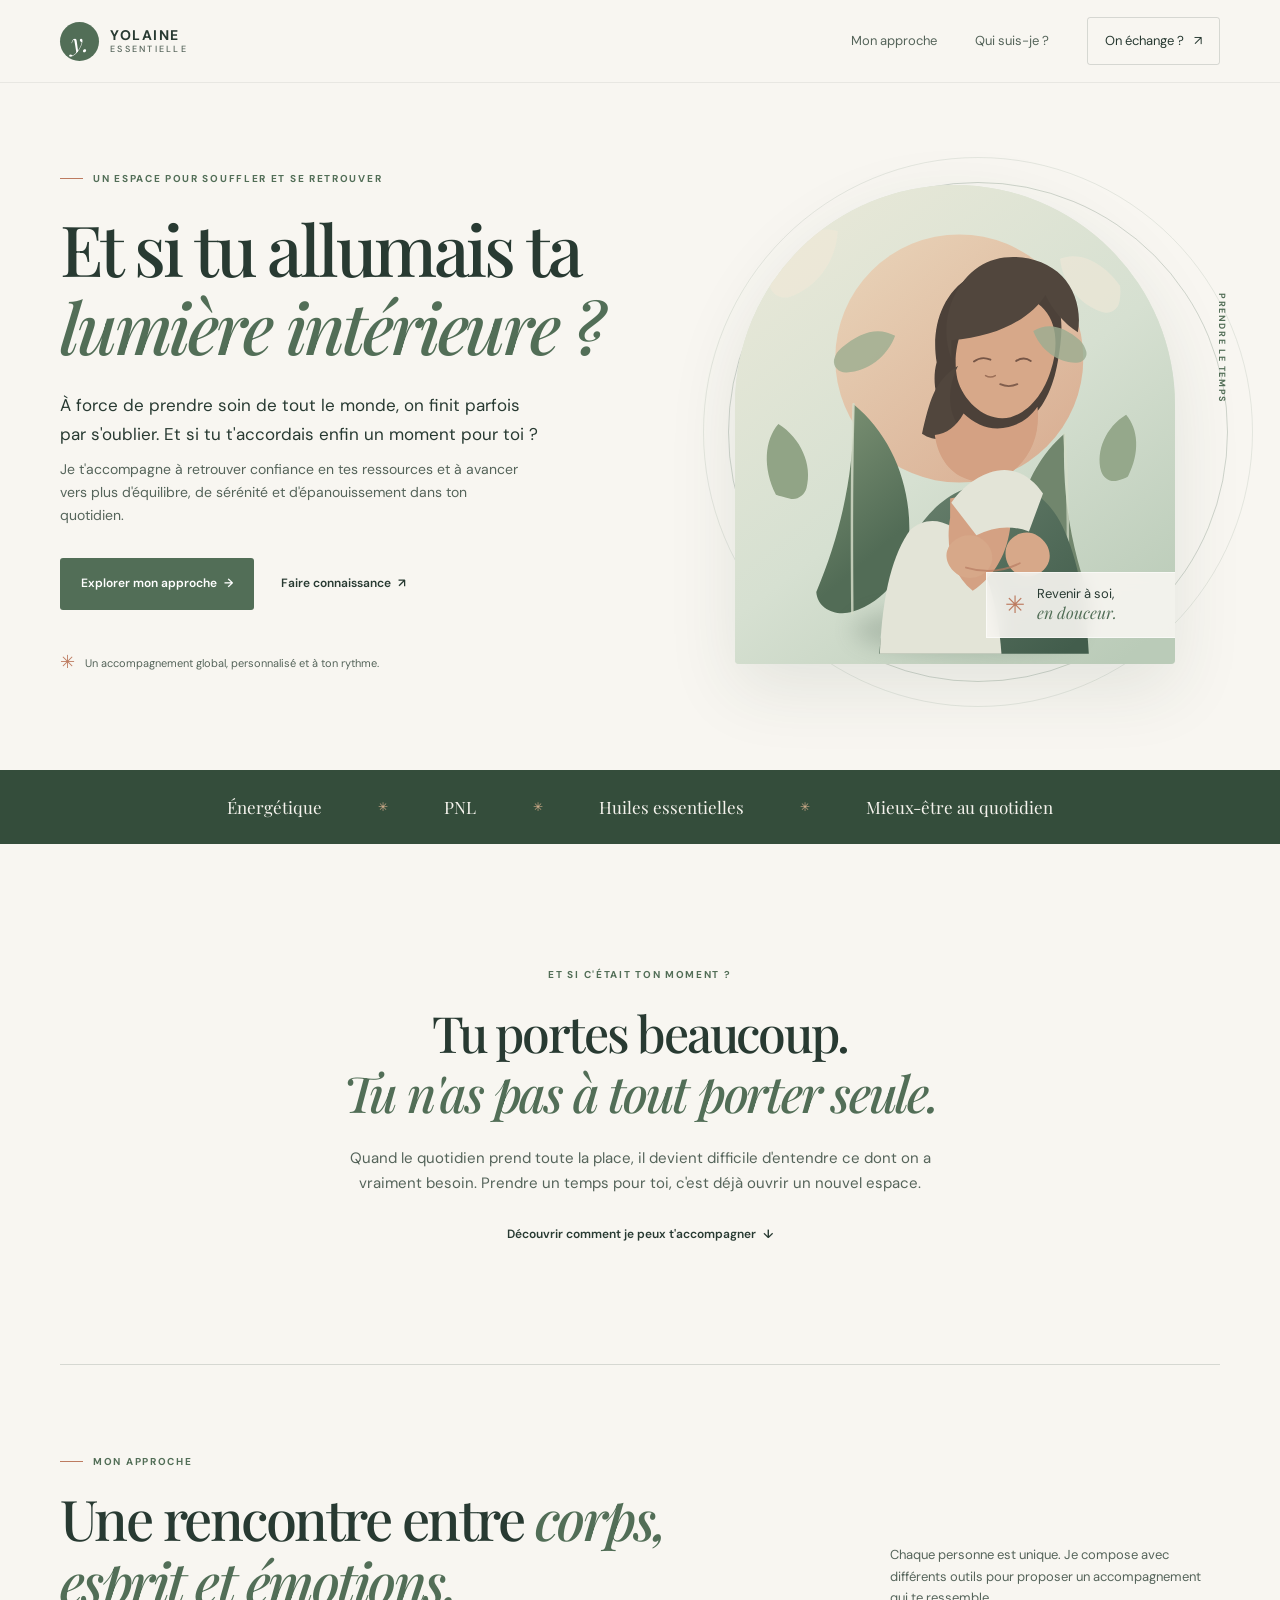
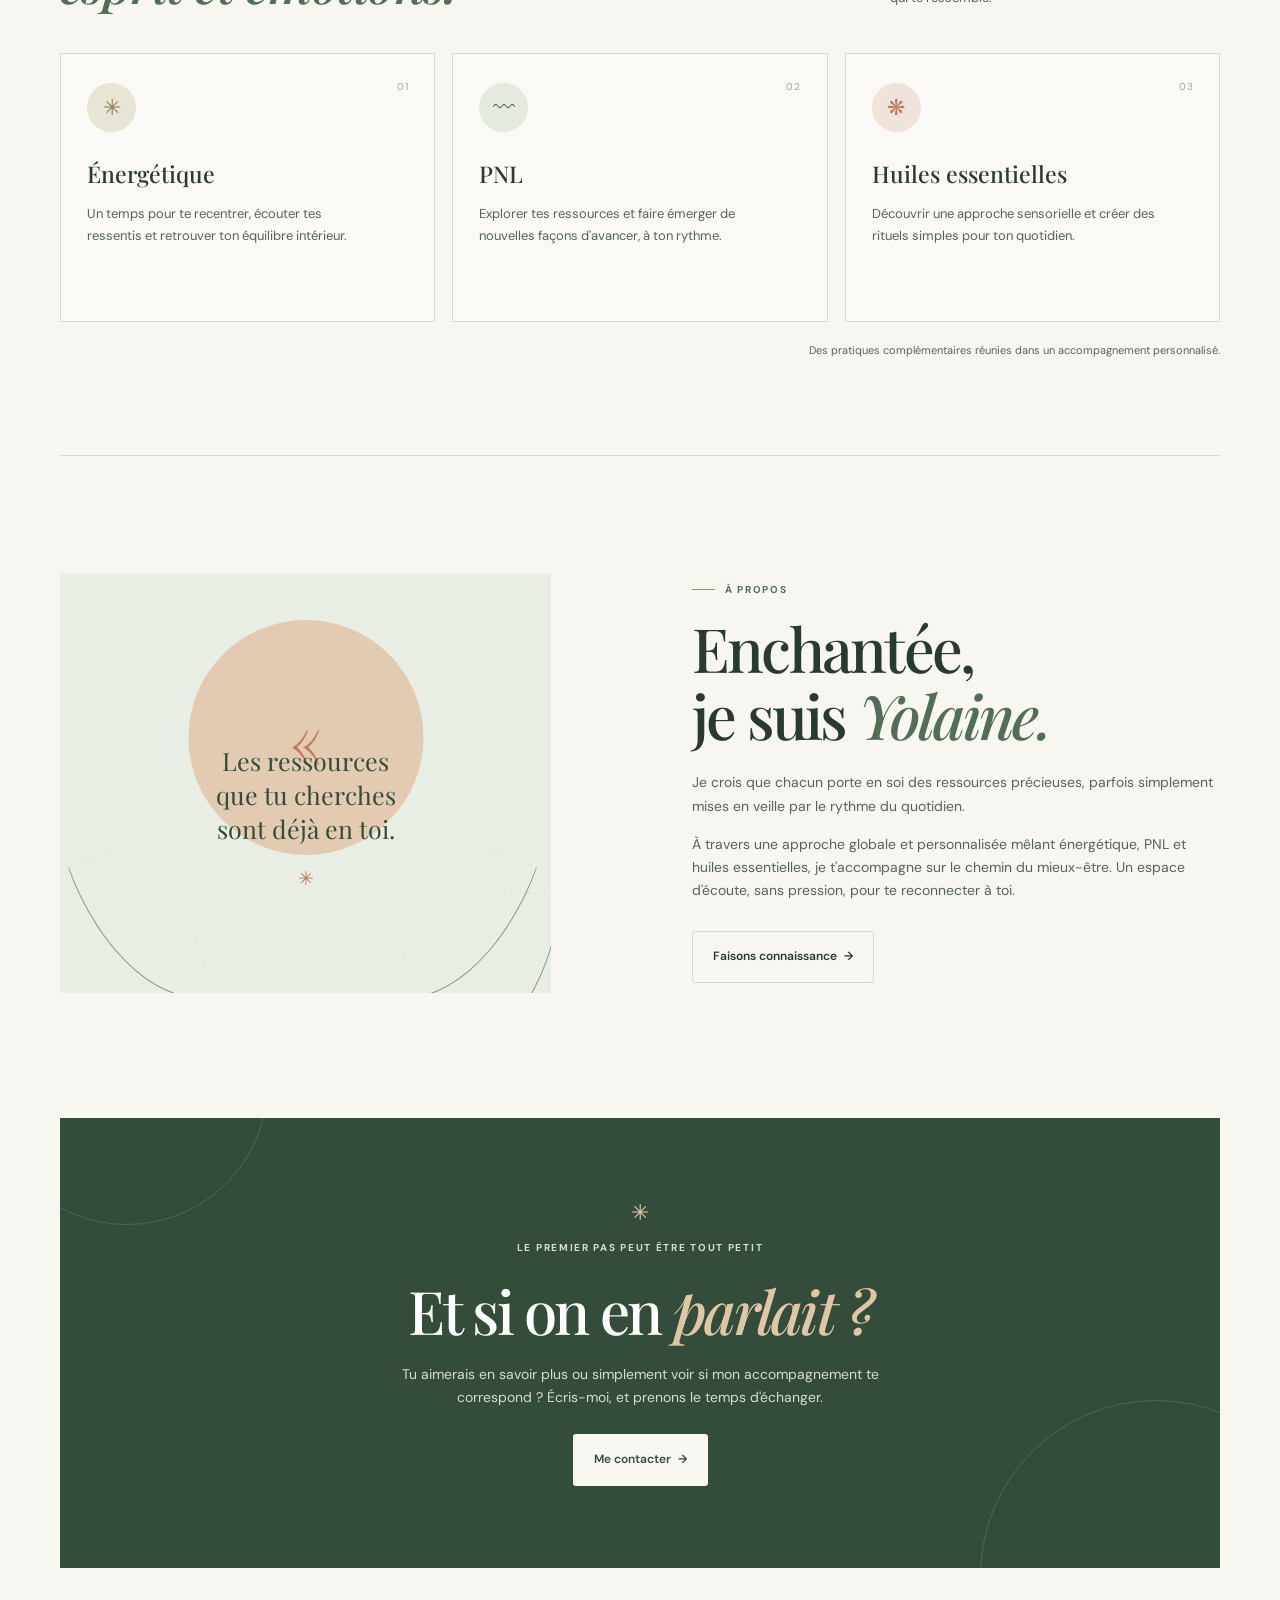
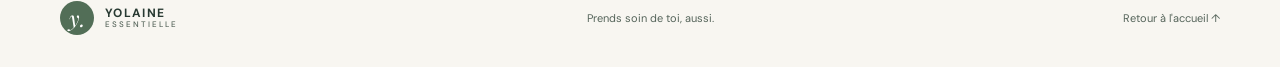
==== index.html @ c746f1b3 "onepage yolaine" ====
<!doctype html>
<html lang="fr">
  <head>
    <meta charset="utf-8">
    <meta name="viewport" content="width=device-width, initial-scale=1">
    <meta name="theme-color" content="#f8f6f1">
    <meta
      name="description"
      content="Yolaine t'accompagne avec une approche globale et personnalisée mêlant énergétique, PNL et huiles essentielles."
    >
    <title>Yolaine Essentielle — Revenir à soi, à son rythme</title>
    <link rel="preconnect" href="https://fonts.googleapis.com">
    <link rel="preconnect" href="https://fonts.gstatic.com" crossorigin>
    <link
      href="https://fonts.googleapis.com/css2?family=DM+Sans:wght@400;500;600;700&family=Playfair+Display:ital,wght@0,500;0,600;0,700;1,500;1,600&display=swap"
      rel="stylesheet"
    >
    <link rel="stylesheet" href="styles.css">
    <script src="script.js" defer></script>
  </head>
  <body>
    <a class="skip-link" href="#contenu">Aller au contenu</a>

    <header class="site-header">
      <div class="header-inner">
        <a class="brand" href="index.html#accueil" aria-label="Yolaine Essentielle, accueil">
          <span class="brand-mark" aria-hidden="true">y.</span>
          <span class="brand-name">yolaine <span>essentielle</span></span>
        </a>

        <button
          class="menu-toggle"
          type="button"
          aria-expanded="false"
          aria-controls="navigation-principale"
          aria-label="Ouvrir le menu"
        >
          <span></span>
          <span></span>
        </button>

        <nav class="main-nav" id="navigation-principale" aria-label="Navigation principale">
          <a href="#approche">Mon approche</a>
          <a href="#a-propos">Qui suis-je ?</a>
          <a class="nav-cta" href="contact.html">On échange ? <span aria-hidden="true">↗</span></a>
        </nav>
      </div>
    </header>

    <main id="contenu">
      <section class="hero section-wrap" id="accueil" aria-labelledby="hero-title">
        <div class="hero-copy">
          <p class="eyebrow"><span></span> Un espace pour souffler et se retrouver</p>
          <h1 id="hero-title">Et si tu allumais ta <em>lumière intérieure&nbsp;?</em></h1>
          <p class="hero-intro">
            À force de prendre soin de tout le monde, on finit parfois par s'oublier.
            Et si tu t'accordais enfin un moment pour toi&nbsp;?
          </p>
          <p class="hero-detail">
            Je t'accompagne à retrouver confiance en tes ressources et à avancer vers
            plus d'équilibre, de sérénité et d'épanouissement dans ton quotidien.
          </p>
          <div class="hero-actions">
            <a class="button button-primary" href="#approche">Explorer mon approche <span aria-hidden="true">→</span></a>
            <a class="text-link" href="#a-propos">Faire connaissance <span aria-hidden="true">↗</span></a>
          </div>
          <div class="hero-note">
            <span class="note-sparkle" aria-hidden="true">✳</span>
            <span>Un accompagnement global, personnalisé et à ton rythme.</span>
          </div>
        </div>

        <div class="hero-art" role="img" aria-label="Illustration douce d'un moment de calme au milieu des plantes">
          <div class="art-frame">
            <img src="images/hero-illustration.svg" alt="">
            <div class="art-caption">
              <span class="caption-icon" aria-hidden="true">✳</span>
              <span>Revenir à soi,<br><em>en douceur.</em></span>
            </div>
          </div>
          <span class="art-orbit orbit-one" aria-hidden="true"></span>
          <span class="art-orbit orbit-two" aria-hidden="true"></span>
          <span class="art-label">PRENDRE LE TEMPS</span>
        </div>
      </section>

      <div class="practice-strip" aria-label="Les pratiques de Yolaine">
        <div class="practice-inner">
          <span>Énergétique</span><i aria-hidden="true">✳</i>
          <span>PNL</span><i aria-hidden="true">✳</i>
          <span>Huiles essentielles</span><i aria-hidden="true">✳</i>
          <span>Mieux-être au quotidien</span>
        </div>
      </div>

      <section class="recognition section-wrap" aria-labelledby="recognition-title">
        <p class="eyebrow eyebrow-centered">ET SI C'ÉTAIT TON MOMENT&nbsp;?</p>
        <h2 id="recognition-title">Tu portes beaucoup.<br><em>Tu n'as pas à tout porter seule.</em></h2>
        <p class="section-lead">
          Quand le quotidien prend toute la place, il devient difficile d'entendre
          ce dont on a vraiment besoin. Prendre un temps pour toi, c'est déjà ouvrir
          un nouvel espace.
        </p>
        <a class="text-link" href="#approche">Découvrir comment je peux t'accompagner <span aria-hidden="true">↓</span></a>
      </section>

      <section class="approach section-wrap" id="approche" aria-labelledby="approach-title">
        <div class="section-heading">
          <div>
            <p class="eyebrow"><span></span> Mon approche</p>
            <h2 id="approach-title">Une rencontre entre <em>corps, esprit et émotions.</em></h2>
          </div>
          <p>
            Chaque personne est unique. Je compose avec différents outils pour
            proposer un accompagnement qui te ressemble.
          </p>
        </div>

        <div class="approach-grid">
          <article class="approach-card">
            <span class="card-number">01</span>
            <span class="card-icon icon-energy" aria-hidden="true">✳</span>
            <h3>Énergétique</h3>
            <p>Un temps pour te recentrer, écouter tes ressentis et retrouver ton équilibre intérieur.</p>
            <span class="card-line" aria-hidden="true"></span>
          </article>
          <article class="approach-card">
            <span class="card-number">02</span>
            <span class="card-icon icon-pnl" aria-hidden="true">〰</span>
            <h3>PNL</h3>
            <p>Explorer tes ressources et faire émerger de nouvelles façons d'avancer, à ton rythme.</p>
            <span class="card-line" aria-hidden="true"></span>
          </article>
          <article class="approach-card">
            <span class="card-number">03</span>
            <span class="card-icon icon-oil" aria-hidden="true">❋</span>
            <h3>Huiles essentielles</h3>
            <p>Découvrir une approche sensorielle et créer des rituels simples pour ton quotidien.</p>
            <span class="card-line" aria-hidden="true"></span>
          </article>
        </div>
        <p class="approach-footnote">Des pratiques complémentaires réunies dans un accompagnement personnalisé.</p>
      </section>

      <section class="about section-wrap" id="a-propos" aria-labelledby="about-title">
        <div class="about-visual" aria-hidden="true">
          <div class="about-sun"></div>
          <div class="about-quote">
            <span>«</span>
            <p>Les ressources<br>que tu cherches<br>sont déjà en toi.</p>
            <span class="quote-spark">✳</span>
          </div>
          <div class="about-stem stem-one"></div>
          <div class="about-stem stem-two"></div>
          <div class="about-stem stem-three"></div>
        </div>
        <div class="about-copy">
          <p class="eyebrow"><span></span> À propos</p>
          <h2 id="about-title">Enchantée,<br>je suis <em>Yolaine.</em></h2>
          <p>
            Je crois que chacun porte en soi des ressources précieuses, parfois
            simplement mises en veille par le rythme du quotidien.
          </p>
          <p>
            À travers une approche globale et personnalisée mêlant énergétique,
            PNL et huiles essentielles, je t'accompagne sur le chemin du mieux-être.
            Un espace d'écoute, sans pression, pour te reconnecter à toi.
          </p>
          <a class="button button-outline" href="#contact">Faisons connaissance <span aria-hidden="true">→</span></a>
        </div>
      </section>

      <section class="contact section-wrap" id="contact" aria-labelledby="contact-title">
        <div class="contact-flower" aria-hidden="true">✳</div>
        <p class="eyebrow eyebrow-centered">LE PREMIER PAS PEUT ÊTRE TOUT PETIT</p>
        <h2 id="contact-title">Et si on en <em>parlait&nbsp;?</em></h2>
        <p>
          Tu aimerais en savoir plus ou simplement voir si mon accompagnement te
          correspond&nbsp;? Écris-moi, et prenons le temps d'échanger.
        </p>
        <a
          class="button button-light"
          href="contact.html"
        >Me contacter <span aria-hidden="true">→</span></a>
      </section>
    </main>

    <footer class="site-footer">
      <a class="brand footer-brand" href="index.html#accueil" aria-label="Yolaine Essentielle, retour en haut">
        <span class="brand-mark" aria-hidden="true">y.</span>
        <span class="brand-name">yolaine <span>essentielle</span></span>
      </a>
      <p>Prends soin de toi, aussi.</p>
      <a class="back-top" href="index.html#accueil">Retour à l'accueil ↑</a>
    </footer>
  </body>
</html>
---- styles.css ----
:root {
  color-scheme: light;
  --paper: #f8f6f1;
  --paper-deep: #f0ede4;
  --ink: #283a32;
  --ink-soft: #55645a;
  --green: #526e57;
  --green-deep: #344d3b;
  --sage: #dce4d5;
  --sage-light: #e9eee5;
  --clay: #bd7b60;
  --line: rgba(40, 58, 50, 0.16);
  --serif: "Playfair Display", Georgia, serif;
  --sans: "DM Sans", "Segoe UI", sans-serif;
  --page-width: 1160px;
}

* {
  box-sizing: border-box;
}

html {
  scroll-behavior: smooth;
  scroll-padding-top: 94px;
}

body {
  margin: 0;
  background: var(--paper);
  color: var(--ink);
  font-family: var(--sans);
  font-size: 16px;
  line-height: 1.65;
  -webkit-font-smoothing: antialiased;
}

a {
  color: inherit;
  text-decoration: none;
}

button,
a {
  -webkit-tap-highlight-color: transparent;
}

a:focus-visible,
button:focus-visible {
  outline: 3px solid var(--clay);
  outline-offset: 4px;
}

.skip-link {
  position: absolute;
  z-index: 20;
  top: 12px;
  left: 12px;
  padding: 10px 14px;
  transform: translateY(-160%);
  background: var(--ink);
  color: white;
}

.skip-link:focus {
  transform: translateY(0);
}

.site-header {
  position: sticky;
  z-index: 10;
  top: 0;
  border-bottom: 1px solid rgba(40, 58, 50, 0.08);
  background: rgba(248, 246, 241, 0.94);
  backdrop-filter: blur(14px);
}

.header-inner,
.section-wrap,
.site-footer {
  width: min(var(--page-width), calc(100% - 64px));
  margin-inline: auto;
}

.header-inner {
  display: flex;
  min-height: 82px;
  align-items: center;
  justify-content: space-between;
}

.brand {
  display: inline-flex;
  align-items: center;
  gap: 11px;
}

.brand-mark {
  display: grid;
  width: 39px;
  height: 39px;
  place-items: center;
  border-radius: 50%;
  background: var(--green);
  color: white;
  font-family: var(--serif);
  font-size: 25px;
  font-style: italic;
  line-height: 1;
}

.brand-name {
  display: grid;
  gap: 0;
  font-size: 14px;
  font-weight: 700;
  letter-spacing: 0.11em;
  line-height: 1.2;
  text-transform: uppercase;
}

.brand-name span {
  color: var(--ink-soft);
  font-size: 9px;
  font-weight: 500;
  letter-spacing: 0.25em;
}

.main-nav {
  display: flex;
  align-items: center;
  gap: 38px;
  color: var(--ink-soft);
  font-size: 13px;
}

.main-nav > a:not(.nav-cta):hover,
.text-link:hover,
.back-top:hover {
  color: var(--green);
}

.nav-cta {
  padding: 12px 17px;
  border: 1px solid var(--line);
  border-radius: 3px;
  color: var(--ink);
  transition: background 180ms ease, color 180ms ease, border-color 180ms ease;
}

.nav-cta:hover {
  border-color: var(--green);
  background: var(--green);
  color: white;
}

.nav-cta span,
.text-link span,
.button span {
  margin-left: 7px;
}

.menu-toggle {
  display: none;
}

.hero {
  display: grid;
  min-height: 655px;
  grid-template-columns: 1fr 0.9fr;
  align-items: center;
  gap: 42px;
  padding-block: 72px 76px;
}

.hero-copy {
  position: relative;
  z-index: 1;
  padding-block: 16px;
}

.eyebrow {
  display: flex;
  align-items: center;
  gap: 10px;
  margin: 0 0 23px;
  color: var(--green);
  font-size: 10px;
  font-weight: 700;
  letter-spacing: 0.17em;
  line-height: 1.5;
  text-transform: uppercase;
}

.eyebrow > span {
  width: 23px;
  height: 1px;
  background: var(--clay);
}

.hero h1,
.section-heading h2,
.recognition h2,
.about h2,
.contact h2 {
  margin: 0;
  font-family: var(--serif);
  font-weight: 500;
  letter-spacing: -0.045em;
}

.hero h1 {
  max-width: 570px;
  font-size: clamp(48px, 5.5vw, 72px);
  line-height: 1.11;
}

.hero h1 em,
.section-heading h2 em,
.recognition h2 em,
.about h2 em,
.contact h2 em {
  color: var(--green);
  font-weight: 500;
}

.hero-intro {
  max-width: 480px;
  margin: 26px 0 9px;
  color: var(--ink);
  font-size: 17px;
  line-height: 1.7;
}

.hero-detail {
  max-width: 470px;
  margin: 0;
  color: var(--ink-soft);
  font-size: 14px;
}

.hero-actions {
  display: flex;
  align-items: center;
  gap: 27px;
  margin-top: 31px;
}

.button {
  display: inline-flex;
  min-height: 52px;
  align-items: center;
  justify-content: center;
  padding: 0 20px;
  border: 1px solid transparent;
  border-radius: 3px;
  font-size: 12px;
  font-weight: 600;
  transition: transform 180ms ease, background 180ms ease, color 180ms ease;
}

.button:hover {
  transform: translateY(-2px);
}

.button-primary {
  background: var(--green);
  color: white;
}

.button-primary:hover {
  background: var(--green-deep);
}

.text-link {
  display: inline-flex;
  align-items: center;
  color: var(--ink);
  font-size: 12px;
  font-weight: 600;
  transition: color 180ms ease;
}

.hero-note {
  display: flex;
  align-items: center;
  gap: 10px;
  margin-top: 38px;
  color: var(--ink-soft);
  font-size: 11px;
}

.note-sparkle {
  color: var(--clay);
  font-size: 18px;
}

.hero-art {
  position: relative;
  min-height: 486px;
  display: grid;
  place-items: center;
}

.art-frame {
  position: relative;
  width: min(100%, 440px);
  aspect-ratio: 0.92;
  overflow: hidden;
  border-radius: 220px 220px 4px 4px;
  background: var(--sage);
  box-shadow: 0 24px 70px rgba(44, 64, 48, 0.1);
}

.art-frame img {
  display: block;
  width: 100%;
  height: 100%;
  object-fit: cover;
}

.art-caption {
  position: absolute;
  right: -1px;
  bottom: 26px;
  display: flex;
  min-width: 190px;
  align-items: center;
  gap: 12px;
  padding: 13px 18px;
  border: 1px solid rgba(255, 255, 255, 0.55);
  background: rgba(248, 246, 241, 0.91);
  color: var(--ink);
  font-size: 13px;
  line-height: 1.3;
  backdrop-filter: blur(8px);
}

.art-caption em {
  color: var(--green);
  font-family: var(--serif);
  font-size: 16px;
}

.caption-icon {
  color: var(--clay);
  font-size: 24px;
}

.art-orbit {
  position: absolute;
  z-index: -1;
  border: 1px solid rgba(82, 110, 87, 0.25);
  border-radius: 50%;
}

.orbit-one {
  width: 500px;
  height: 500px;
  transform: translate(23px, 7px);
}

.orbit-two {
  width: 550px;
  height: 550px;
  transform: translate(23px, 7px);
  opacity: 0.5;
}

.art-label {
  position: absolute;
  top: 23%;
  right: -9px;
  color: var(--green);
  font-size: 9px;
  font-weight: 700;
  letter-spacing: 0.18em;
  writing-mode: vertical-rl;
}

.practice-strip {
  background: var(--green-deep);
  color: #f5f3ed;
}

.practice-inner {
  display: flex;
  min-height: 74px;
  align-items: center;
  justify-content: center;
  gap: clamp(18px, 4.4vw, 60px);
  padding: 18px 24px;
  font-family: var(--serif);
  font-size: 17px;
}

.practice-inner i {
  color: #d3ae8c;
  font-size: 12px;
  font-style: normal;
}

.recognition {
  max-width: 790px;
  padding-block: 123px 118px;
  text-align: center;
}

.eyebrow-centered {
  justify-content: center;
  margin-bottom: 21px;
}

.recognition h2 {
  font-size: clamp(36px, 4vw, 50px);
  line-height: 1.2;
}

.section-lead {
  max-width: 590px;
  margin: 23px auto 24px;
  color: var(--ink-soft);
  font-size: 15px;
}

.approach {
  padding-block: 89px 95px;
  border-top: 1px solid var(--line);
  border-bottom: 1px solid var(--line);
}

.section-heading {
  display: flex;
  align-items: end;
  justify-content: space-between;
  gap: 48px;
  margin-bottom: 41px;
}

.section-heading .eyebrow {
  margin-bottom: 17px;
}

.section-heading h2 {
  max-width: 650px;
  font-size: clamp(38px, 4.4vw, 56px);
  line-height: 1.13;
}

.section-heading > p {
  max-width: 330px;
  margin: 0 0 4px;
  color: var(--ink-soft);
  font-size: 13px;
}

.approach-grid {
  display: grid;
  grid-template-columns: repeat(3, 1fr);
  gap: 17px;
}

.approach-card {
  position: relative;
  min-height: 269px;
  padding: 29px 26px 32px;
  border: 1px solid var(--line);
  background: rgba(255, 255, 255, 0.25);
  transition: border-color 180ms ease, transform 180ms ease, background 180ms ease;
}

.approach-card:hover {
  transform: translateY(-4px);
  border-color: rgba(82, 110, 87, 0.5);
  background: rgba(255, 255, 255, 0.56);
}

.card-number {
  position: absolute;
  top: 25px;
  right: 25px;
  color: #9ca79a;
  font-size: 10px;
  letter-spacing: 0.12em;
}

.card-icon {
  display: grid;
  width: 49px;
  height: 49px;
  place-items: center;
  margin-bottom: 23px;
  border-radius: 50%;
  font-size: 22px;
}

.icon-energy {
  background: #e7e5d5;
  color: #8d8055;
}

.icon-pnl {
  background: #e5eade;
  color: var(--green);
}

.icon-oil {
  background: #f0e3dc;
  color: var(--clay);
}

.approach-card h3 {
  margin: 0 0 10px;
  font-family: var(--serif);
  font-size: 23px;
  font-weight: 500;
}

.approach-card p {
  max-width: 285px;
  margin: 0;
  color: var(--ink-soft);
  font-size: 13px;
}

.card-line {
  position: absolute;
  right: 26px;
  bottom: 0;
  left: 26px;
  height: 2px;
  transform: scaleX(0);
  transform-origin: left;
  background: var(--clay);
  transition: transform 200ms ease;
}

.approach-card:hover .card-line {
  transform: scaleX(1);
}

.approach-footnote {
  margin: 19px 0 0;
  color: var(--ink-soft);
  font-size: 11px;
  text-align: right;
}

.about {
  display: grid;
  grid-template-columns: 0.93fr 1fr;
  align-items: center;
  gap: clamp(60px, 11vw, 145px);
  padding-block: 117px 125px;
}

.about-visual {
  position: relative;
  display: grid;
  min-height: 420px;
  place-items: center;
  overflow: hidden;
  background: var(--sage-light);
}

.about-sun {
  position: absolute;
  top: 47px;
  left: 50%;
  width: 235px;
  height: 235px;
  transform: translateX(-50%);
  border-radius: 50%;
  background: #e2cbb1;
}

.about-quote {
  position: relative;
  z-index: 1;
  margin-top: 35px;
  text-align: center;
}

.about-quote > span:first-child {
  display: block;
  height: 38px;
  color: var(--clay);
  font-family: var(--serif);
  font-size: 64px;
  line-height: 1;
}

.about-quote p {
  margin: 0;
  color: var(--green-deep);
  font-family: var(--serif);
  font-size: 25px;
  line-height: 1.35;
}

.quote-spark {
  display: block;
  margin-top: 17px;
  color: var(--clay);
  font-size: 19px;
}

.about-stem {
  position: absolute;
  bottom: -23px;
  width: 96px;
  height: 170px;
  border: 1px solid var(--green);
  border-top: 0;
  border-right: 0;
  border-radius: 0 0 0 100%;
  opacity: 0.66;
  transform: rotate(-20deg);
}

.stem-one {
  left: 34px;
}

.stem-two {
  right: 40px;
  transform: scaleX(-1) rotate(-20deg);
}

.stem-three {
  right: -1px;
  bottom: -68px;
  transform: scaleX(-1) rotate(-7deg);
}

.about-copy .eyebrow {
  margin-bottom: 17px;
}

.about h2 {
  margin-bottom: 23px;
  font-size: clamp(44px, 5vw, 61px);
  line-height: 1.1;
}

.about-copy > p:not(.eyebrow) {
  margin: 0 0 15px;
  color: var(--ink-soft);
  font-size: 14px;
}

.button-outline {
  margin-top: 14px;
  border-color: var(--line);
  color: var(--ink);
}

.button-outline:hover {
  border-color: var(--green);
  background: var(--green);
  color: white;
}

.contact {
  position: relative;
  overflow: hidden;
  padding: 77px 24px 82px;
  background: var(--green-deep);
  color: white;
  text-align: center;
}

.contact::before,
.contact::after {
  position: absolute;
  width: 280px;
  height: 280px;
  border: 1px solid rgba(231, 234, 220, 0.16);
  border-radius: 50%;
  content: "";
}

.contact::before {
  top: -175px;
  left: -74px;
}

.contact::after {
  right: -112px;
  bottom: -184px;
  width: 350px;
  height: 350px;
}

.contact-flower {
  margin-bottom: 9px;
  color: #dfc6a9;
  font-size: 22px;
}

.contact .eyebrow {
  color: #d8dfd2;
}

.contact h2 {
  font-size: clamp(43px, 5vw, 60px);
  line-height: 1.15;
}

.contact h2 em {
  color: #e0c5a6;
}

.contact > p:not(.eyebrow) {
  max-width: 510px;
  margin: 18px auto 25px;
  color: rgba(255, 255, 255, 0.8);
  font-size: 14px;
}

.button-light {
  position: relative;
  z-index: 1;
  background: var(--paper);
  color: var(--green-deep);
}

.button-light:hover {
  background: white;
}

.site-footer {
  display: flex;
  min-height: 99px;
  align-items: center;
  justify-content: space-between;
  gap: 20px;
}

.footer-brand .brand-mark {
  width: 34px;
  height: 34px;
  font-size: 22px;
}

.footer-brand .brand-name {
  font-size: 12px;
}

.footer-brand .brand-name span {
  font-size: 8px;
}

.site-footer > p,
.back-top {
  color: var(--ink-soft);
  font-size: 11px;
}

.back-top {
  transition: color 180ms ease;
}

@media (max-width: 900px) {
  .header-inner,
  .section-wrap,
  .site-footer {
    width: min(100% - 48px, var(--page-width));
  }

  .hero {
    min-height: auto;
    grid-template-columns: 1fr 0.82fr;
    gap: 20px;
    padding-block: 60px 66px;
  }

  .hero h1 {
    font-size: clamp(47px, 6.4vw, 61px);
  }

  .hero-art {
    min-height: 390px;
  }

  .orbit-one {
    width: 420px;
    height: 420px;
  }

  .orbit-two {
    width: 460px;
    height: 460px;
  }

  .art-label {
    right: -2px;
  }

  .about {
    gap: 52px;
  }
}

@media (max-width: 680px) {
  html {
    scroll-padding-top: 76px;
  }

  .header-inner,
  .section-wrap,
  .site-footer {
    width: calc(100% - 40px);
  }

  .header-inner {
    min-height: 72px;
  }

  .brand-mark {
    width: 35px;
    height: 35px;
    font-size: 23px;
  }

  .brand-name {
    font-size: 12px;
  }

  .menu-toggle {
    display: grid;
    width: 42px;
    height: 42px;
    align-content: center;
    justify-items: center;
    gap: 6px;
    border: 1px solid var(--line);
    border-radius: 50%;
    background: transparent;
    cursor: pointer;
  }

  .menu-toggle span {
    width: 16px;
    height: 1px;
    background: var(--ink);
    transition: transform 180ms ease;
  }

  .menu-toggle[aria-expanded="true"] span:first-child {
    transform: translateY(3.5px) rotate(45deg);
  }

  .menu-toggle[aria-expanded="true"] span:last-child {
    transform: translateY(-3.5px) rotate(-45deg);
  }

  .main-nav {
    position: absolute;
    top: calc(100% + 1px);
    right: 0;
    left: 0;
    display: none;
    align-items: stretch;
    gap: 0;
    padding: 8px 20px 20px;
    border-bottom: 1px solid var(--line);
    background: var(--paper);
  }

  .main-nav.is-open {
    display: flex;
    flex-direction: column;
  }

  .main-nav > a:not(.nav-cta) {
    padding: 14px 2px;
    border-bottom: 1px solid var(--line);
  }

  .nav-cta {
    align-self: flex-start;
    margin-top: 15px;
  }

  .hero {
    grid-template-columns: 1fr;
    gap: 29px;
    padding-block: 57px 53px;
  }

  .hero-copy {
    padding: 0;
  }

  .eyebrow {
    font-size: 9px;
  }

  .hero h1 {
    max-width: 500px;
    font-size: clamp(46px, 12vw, 63px);
  }

  .hero-intro {
    margin-top: 19px;
    font-size: 16px;
  }

  .hero-detail {
    font-size: 13px;
  }

  .hero-actions {
    flex-wrap: wrap;
    gap: 15px 21px;
    margin-top: 24px;
  }

  .button {
    min-height: 49px;
    padding-inline: 15px;
    font-size: 11px;
  }

  .hero-note {
    margin-top: 24px;
    font-size: 10px;
  }

  .hero-art {
    min-height: 0;
    padding: 7px 13px 14px;
  }

  .art-frame {
    width: min(82%, 350px);
    border-radius: 190px 190px 3px 3px;
  }

  .art-caption {
    right: -6px;
    bottom: 17px;
    min-width: 160px;
    padding: 10px 13px;
    font-size: 11px;
  }

  .art-caption em {
    font-size: 14px;
  }

  .art-label {
    top: 21%;
    right: 0;
    font-size: 8px;
  }

  .orbit-one {
    width: 95%;
    height: 95%;
  }

  .orbit-two {
    width: 105%;
    height: 105%;
  }

  .practice-inner {
    min-height: auto;
    flex-wrap: wrap;
    gap: 8px 13px;
    padding: 17px 19px;
    font-size: 14px;
  }

  .practice-inner i {
    font-size: 9px;
  }

  .recognition {
    padding-block: 82px 77px;
  }

  .recognition h2 {
    font-size: clamp(34px, 9vw, 44px);
  }

  .section-lead {
    font-size: 13px;
  }

  .approach {
    padding-block: 70px 65px;
  }

  .section-heading {
    display: block;
    margin-bottom: 28px;
  }

  .section-heading h2 {
    font-size: clamp(38px, 10vw, 50px);
  }

  .section-heading > p {
    margin-top: 16px;
  }

  .approach-grid {
    grid-template-columns: 1fr;
    gap: 12px;
  }

  .approach-card {
    min-height: 0;
    padding: 23px 22px 25px;
  }

  .approach-card p {
    max-width: 340px;
  }

  .card-icon {
    margin-bottom: 15px;
  }

  .approach-footnote {
    text-align: left;
  }

  .about {
    grid-template-columns: 1fr;
    gap: 38px;
    padding-block: 78px 83px;
  }

  .about-visual {
    min-height: 340px;
  }

  .about-sun {
    top: 36px;
    width: 194px;
    height: 194px;
  }

  .about-quote p {
    font-size: 22px;
  }

  .about h2 {
    font-size: 51px;
  }

  .contact {
    width: 100%;
    padding: 66px 25px 70px;
  }

  .contact h2 {
    font-size: 48px;
  }

  .contact > p:not(.eyebrow) {
    font-size: 13px;
  }

  .site-footer {
    min-height: 85px;
    flex-wrap: wrap;
    gap: 8px 12px;
    padding-block: 17px;
  }

  .site-footer > p {
    display: none;
  }
}

@media (prefers-reduced-motion: reduce) {
  *,
  *::before,
  *::after {
    scroll-behavior: auto !important;
    animation-duration: 0.01ms !important;
    animation-iteration-count: 1 !important;
    transition-duration: 0.01ms !important;
  }
}

.contact-hero {
  display: grid;
  min-height: 515px;
  grid-template-columns: 1fr 0.64fr;
  align-items: center;
  gap: clamp(50px, 10vw, 135px);
  padding-block: 80px 89px;
}

.contact-hero-copy {
  max-width: 670px;
}

.contact-hero h1,
.contact-options h2 {
  margin: 0;
  font-family: var(--serif);
  font-size: clamp(46px, 5.4vw, 68px);
  font-weight: 500;
  letter-spacing: -0.045em;
  line-height: 1.13;
}

.contact-hero h1 em,
.contact-options h2 em {
  color: var(--green);
  font-weight: 500;
}

.contact-hero-copy > p:not(.eyebrow) {
  max-width: 590px;
  margin: 17px 0 0;
  color: var(--ink-soft);
  font-size: 14px;
}

.contact-hero-copy > .contact-page-lead {
  margin-top: 23px;
  color: var(--ink);
  font-size: 17px;
}

.contact-note {
  position: relative;
  padding: 37px 31px 34px;
  border: 1px solid var(--line);
  background:
    radial-gradient(circle at 100% 0, rgba(220, 228, 213, 0.8), transparent 55%),
    rgba(255, 255, 255, 0.3);
}

.contact-note-icon {
  color: var(--clay);
  font-size: 25px;
}

.contact-note-label {
  margin: 25px 0 8px;
  color: var(--green);
  font-size: 10px;
  font-weight: 700;
  letter-spacing: 0.16em;
  text-transform: uppercase;
}

.contact-note-text {
  max-width: 250px;
  margin: 0;
  font-family: var(--serif);
  font-size: 27px;
  line-height: 1.32;
}

.contact-note-rule {
  display: block;
  width: 44px;
  height: 1px;
  margin: 26px 0 20px;
  background: var(--clay);
}

.contact-options {
  padding-block: 74px 86px;
  border-top: 1px solid var(--line);
}

.contact-options-heading {
  display: flex;
  align-items: end;
  justify-content: space-between;
  gap: 30px;
  margin-bottom: 33px;
}

.contact-options-heading .eyebrow {
  margin-bottom: 13px;
}

.contact-options h2 {
  max-width: 710px;
  font-size: clamp(37px, 4vw, 51px);
}

.contact-options-grid {
  display: grid;
  grid-template-columns: repeat(3, minmax(0, 1fr));
  gap: 16px;
}

.contact-option {
  display: flex;
  min-height: 238px;
  flex-direction: column;
  align-items: flex-start;
  padding: 25px 24px 22px;
  border: 1px solid var(--line);
  background: rgba(255, 255, 255, 0.3);
  transition: transform 180ms ease, border-color 180ms ease, background 180ms ease;
}

.contact-option:hover {
  transform: translateY(-4px);
  border-color: rgba(82, 110, 87, 0.5);
  background: white;
}

.contact-option-icon {
  display: grid;
  width: 45px;
  height: 45px;
  place-items: center;
  margin-bottom: 19px;
  border-radius: 50%;
  font-family: var(--serif);
  font-size: 21px;
}

.whatsapp-icon {
  background: #e5eade;
  color: var(--green);
  font-weight: 700;
}

.phone-icon {
  background: #f0e3dc;
  color: var(--clay);
}

.instagram-icon {
  background: #e9e5d8;
  color: #847149;
  font-size: 25px;
}

.contact-option-label {
  margin-bottom: 5px;
  color: var(--ink-soft);
  font-size: 10px;
  letter-spacing: 0.11em;
  text-transform: uppercase;
}

.contact-option-title {
  font-family: var(--serif);
  font-size: 21px;
  line-height: 1.3;
}

.contact-option-action {
  display: flex;
  width: 100%;
  align-items: center;
  justify-content: space-between;
  gap: 10px;
  margin-top: auto;
  padding-top: 20px;
  color: var(--green);
  font-size: 11px;
  font-weight: 600;
}

.contact-closing {
  display: flex;
  min-height: 118px;
  flex-direction: column;
  align-items: center;
  justify-content: center;
  border-top: 1px solid var(--line);
  background: var(--paper-deep);
  text-align: center;
}

.contact-closing > span {
  color: var(--clay);
  font-size: 18px;
}

.contact-closing p {
  margin: 5px 20px 0;
  color: var(--green-deep);
  font-family: var(--serif);
  font-size: 20px;
}

@media (max-width: 900px) {
  .contact-hero {
    grid-template-columns: 1fr 0.7fr;
    gap: 44px;
  }

  .contact-note {
    padding-inline: 24px;
  }

  .contact-option {
    padding-inline: 18px;
  }
}

@media (max-width: 680px) {
  .contact-hero {
    min-height: 0;
    grid-template-columns: 1fr;
    gap: 31px;
    padding-block: 56px 62px;
  }

  .contact-hero h1 {
    font-size: clamp(43px, 11vw, 57px);
  }

  .contact-hero-copy > .contact-page-lead {
    font-size: 15px;
  }

  .contact-note {
    padding: 25px 23px 24px;
  }

  .contact-note-label {
    margin-top: 15px;
  }

  .contact-note-text {
    max-width: 310px;
    font-size: 24px;
  }

  .contact-note-rule {
    margin-block: 20px 15px;
  }

  .contact-options {
    padding-block: 59px 66px;
  }

  .contact-options-heading {
    display: block;
    margin-bottom: 23px;
  }

  .contact-options h2 {
    font-size: clamp(36px, 9vw, 46px);
  }

  .contact-options-grid {
    grid-template-columns: 1fr;
    gap: 11px;
  }

  .contact-option {
    min-height: 190px;
    padding: 20px 21px 18px;
  }

  .contact-option-icon {
    width: 40px;
    height: 40px;
    margin-bottom: 13px;
  }

  .contact-option-title {
    font-size: 20px;
  }
}
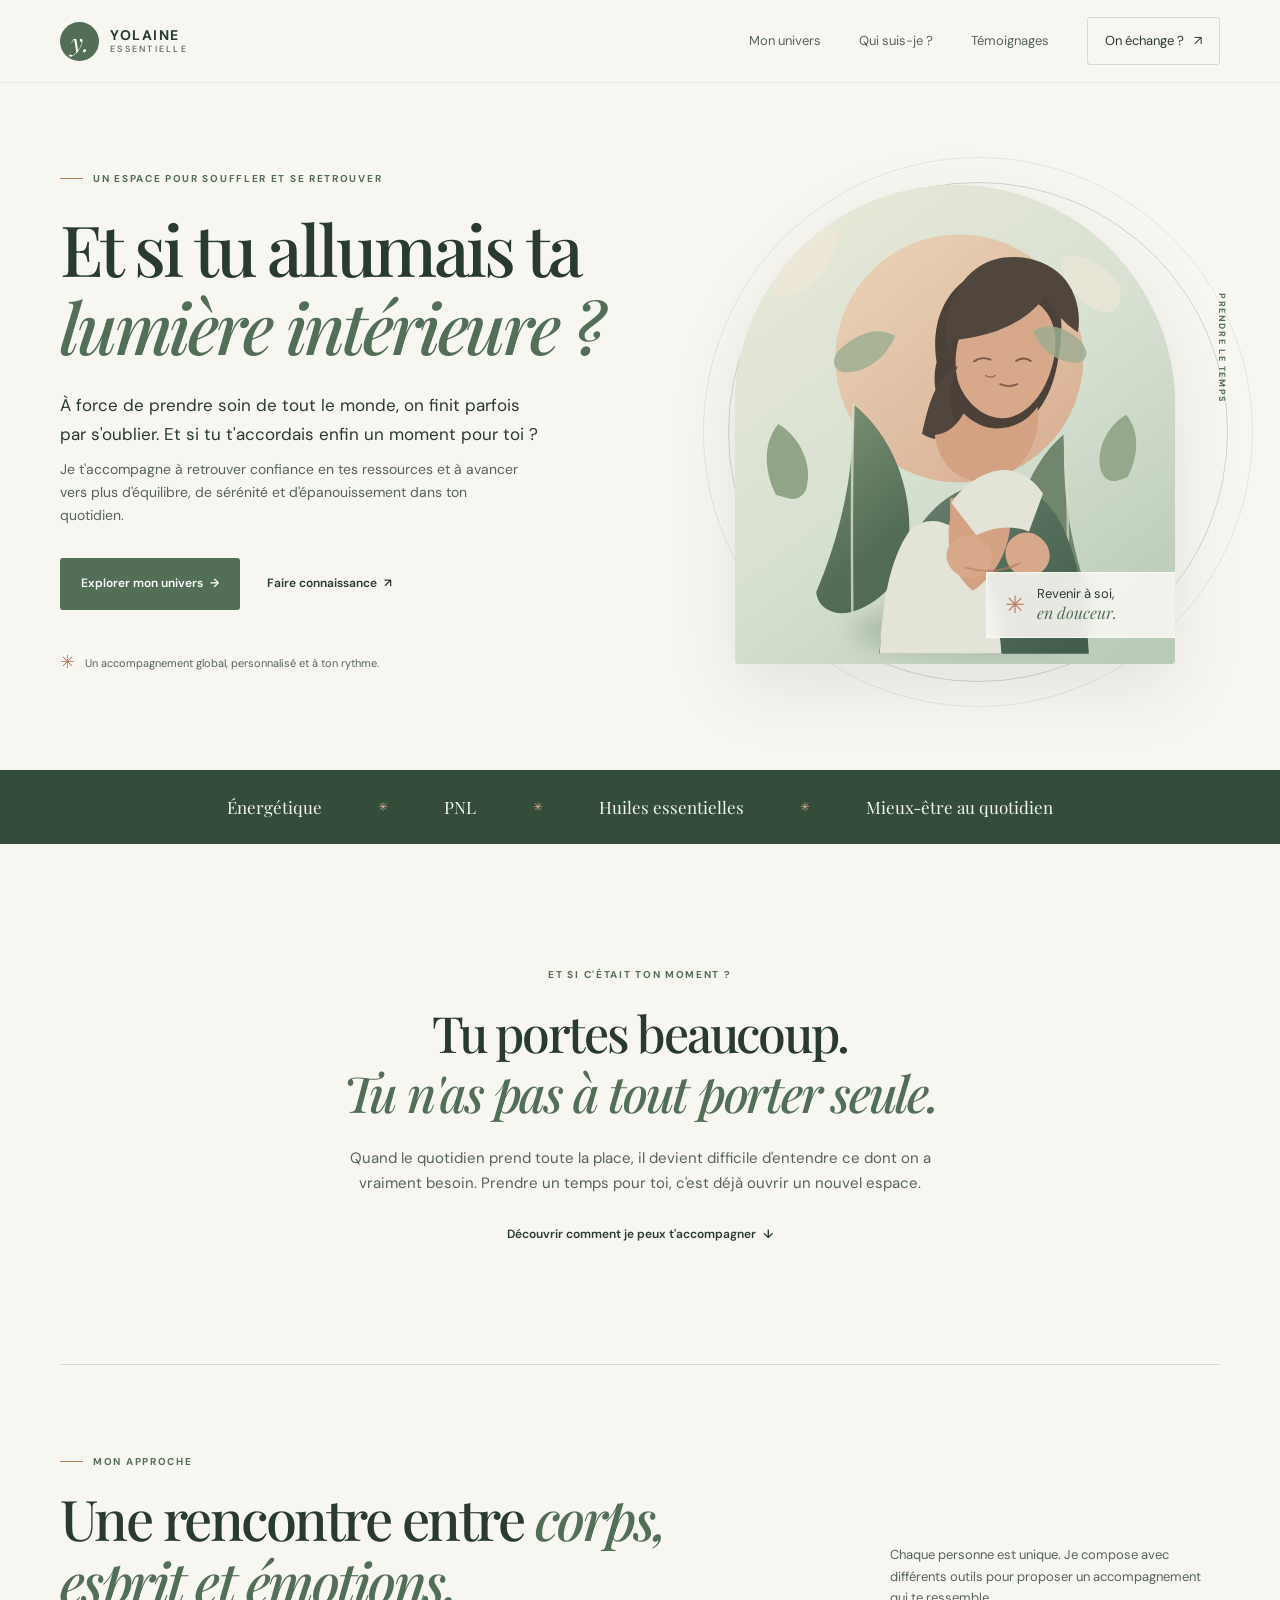
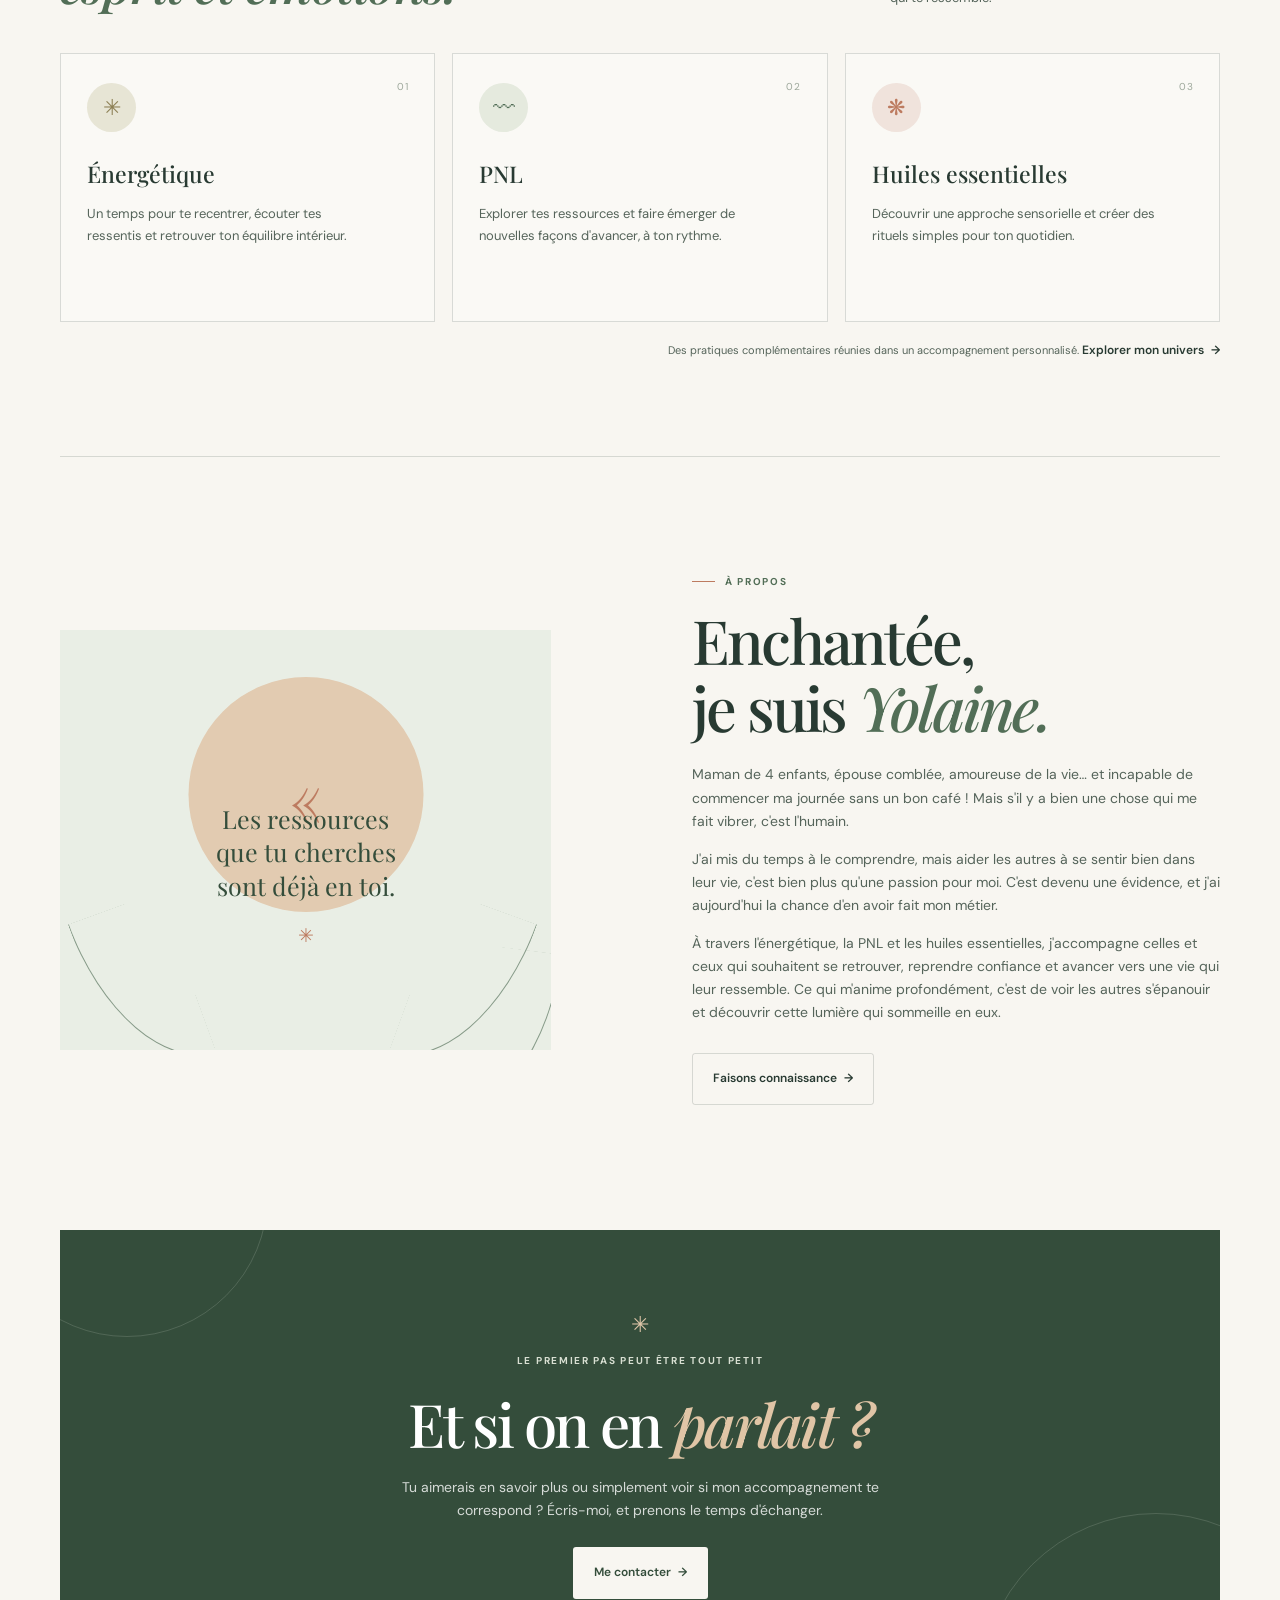
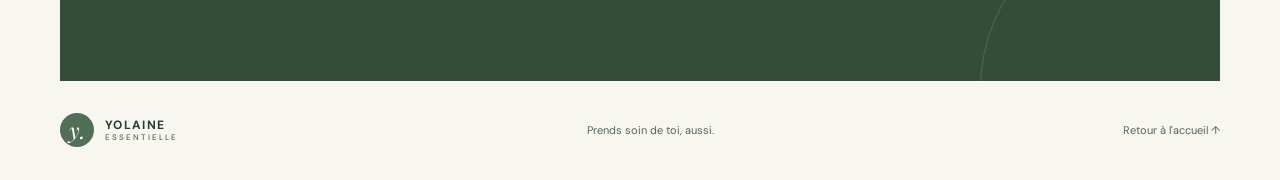
==== commit 6f118df3: "Ajustement des pages" ====
--- a/index.html
+++ b/index.html
@@ -15,8 +15,8 @@
       href="https://fonts.googleapis.com/css2?family=DM+Sans:wght@400;500;600;700&family=Playfair+Display:ital,wght@0,500;0,600;0,700;1,500;1,600&display=swap"
       rel="stylesheet"
     >
-    <link rel="stylesheet" href="styles.css">
-    <script src="script.js" defer></script>
+    <link rel="stylesheet" href="assets/styles.css">
+    <script src="assets/script.js" defer></script>
   </head>
   <body>
     <a class="skip-link" href="#contenu">Aller au contenu</a>
@@ -40,8 +40,9 @@
         </button>
 
         <nav class="main-nav" id="navigation-principale" aria-label="Navigation principale">
-          <a href="#approche">Mon approche</a>
+          <a href="univers.html">Mon univers</a>
           <a href="#a-propos">Qui suis-je ?</a>
+          <a href="temoignages.html">Témoignages</a>
           <a class="nav-cta" href="contact.html">On échange ? <span aria-hidden="true">↗</span></a>
         </nav>
       </div>
@@ -61,7 +62,7 @@
             plus d'équilibre, de sérénité et d'épanouissement dans ton quotidien.
           </p>
           <div class="hero-actions">
-            <a class="button button-primary" href="#approche">Explorer mon approche <span aria-hidden="true">→</span></a>
+            <a class="button button-primary" href="univers.html">Explorer mon univers <span aria-hidden="true">→</span></a>
             <a class="text-link" href="#a-propos">Faire connaissance <span aria-hidden="true">↗</span></a>
           </div>
           <div class="hero-note">
@@ -72,7 +73,7 @@
 
         <div class="hero-art" role="img" aria-label="Illustration douce d'un moment de calme au milieu des plantes">
           <div class="art-frame">
-            <img src="images/hero-illustration.svg" alt="">
+            <img src="assets/images/hero-illustration.svg" alt="">
             <div class="art-caption">
               <span class="caption-icon" aria-hidden="true">✳</span>
               <span>Revenir à soi,<br><em>en douceur.</em></span>
@@ -117,29 +118,29 @@
         </div>
 
         <div class="approach-grid">
-          <article class="approach-card">
+          <a class="approach-card" href="soins-energetiques.html">
             <span class="card-number">01</span>
             <span class="card-icon icon-energy" aria-hidden="true">✳</span>
             <h3>Énergétique</h3>
             <p>Un temps pour te recentrer, écouter tes ressentis et retrouver ton équilibre intérieur.</p>
             <span class="card-line" aria-hidden="true"></span>
-          </article>
-          <article class="approach-card">
+          </a>
+          <a class="approach-card" href="accompagnement.html">
             <span class="card-number">02</span>
             <span class="card-icon icon-pnl" aria-hidden="true">〰</span>
             <h3>PNL</h3>
             <p>Explorer tes ressources et faire émerger de nouvelles façons d'avancer, à ton rythme.</p>
             <span class="card-line" aria-hidden="true"></span>
-          </article>
-          <article class="approach-card">
+          </a>
+          <a class="approach-card" href="ateliers-domicile.html">
             <span class="card-number">03</span>
             <span class="card-icon icon-oil" aria-hidden="true">❋</span>
             <h3>Huiles essentielles</h3>
             <p>Découvrir une approche sensorielle et créer des rituels simples pour ton quotidien.</p>
             <span class="card-line" aria-hidden="true"></span>
-          </article>
-        </div>
-        <p class="approach-footnote">Des pratiques complémentaires réunies dans un accompagnement personnalisé.</p>
+          </a>
+        </div>
+        <p class="approach-footnote">Des pratiques complémentaires réunies dans un accompagnement personnalisé. <a class="text-link" href="univers.html">Explorer mon univers <span aria-hidden="true">→</span></a></p>
       </section>
 
       <section class="about section-wrap" id="a-propos" aria-labelledby="about-title">
@@ -158,15 +159,22 @@
           <p class="eyebrow"><span></span> À propos</p>
           <h2 id="about-title">Enchantée,<br>je suis <em>Yolaine.</em></h2>
           <p>
-            Je crois que chacun porte en soi des ressources précieuses, parfois
-            simplement mises en veille par le rythme du quotidien.
-          </p>
-          <p>
-            À travers une approche globale et personnalisée mêlant énergétique,
-            PNL et huiles essentielles, je t'accompagne sur le chemin du mieux-être.
-            Un espace d'écoute, sans pression, pour te reconnecter à toi.
-          </p>
-          <a class="button button-outline" href="#contact">Faisons connaissance <span aria-hidden="true">→</span></a>
+            Maman de 4 enfants, épouse comblée, amoureuse de la vie… et incapable de
+            commencer ma journée sans un bon café&nbsp;! Mais s'il y a bien une chose qui
+            me fait vibrer, c'est l'humain.
+          </p>
+          <p>
+            J'ai mis du temps à le comprendre, mais aider les autres à se sentir bien dans
+            leur vie, c'est bien plus qu'une passion pour moi. C'est devenu une évidence,
+            et j'ai aujourd'hui la chance d'en avoir fait mon métier.
+          </p>
+          <p>
+            À travers l'énergétique, la PNL et les huiles essentielles, j'accompagne celles
+            et ceux qui souhaitent se retrouver, reprendre confiance et avancer vers une vie
+            qui leur ressemble. Ce qui m'anime profondément, c'est de voir les autres
+            s'épanouir et découvrir cette lumière qui sommeille en eux.
+          </p>
+          <a class="button button-outline" href="contact.html">Faisons connaissance <span aria-hidden="true">→</span></a>
         </div>
       </section>
 
--- a/assets/styles.css
+++ b/assets/styles.css
@@ -0,0 +1,1984 @@
+:root {
+  color-scheme: light;
+  --paper: #f8f6f1;
+  --paper-deep: #f0ede4;
+  --ink: #283a32;
+  --ink-soft: #55645a;
+  --green: #526e57;
+  --green-deep: #344d3b;
+  --sage: #dce4d5;
+  --sage-light: #e9eee5;
+  --clay: #bd7b60;
+  --line: rgba(40, 58, 50, 0.16);
+  --serif: "Playfair Display", Georgia, serif;
+  --sans: "DM Sans", "Segoe UI", sans-serif;
+  --page-width: 1160px;
+}
+
+* {
+  box-sizing: border-box;
+}
+
+html {
+  scroll-behavior: smooth;
+  scroll-padding-top: 94px;
+}
+
+body {
+  margin: 0;
+  background: var(--paper);
+  color: var(--ink);
+  font-family: var(--sans);
+  font-size: 16px;
+  line-height: 1.65;
+  overflow-x: clip;
+  -webkit-font-smoothing: antialiased;
+}
+
+a {
+  color: inherit;
+  text-decoration: none;
+}
+
+button,
+a {
+  -webkit-tap-highlight-color: transparent;
+}
+
+a:focus-visible,
+button:focus-visible {
+  outline: 3px solid var(--clay);
+  outline-offset: 4px;
+}
+
+.skip-link {
+  position: absolute;
+  z-index: 20;
+  top: 12px;
+  left: 12px;
+  padding: 10px 14px;
+  transform: translateY(-160%);
+  background: var(--ink);
+  color: white;
+}
+
+.skip-link:focus {
+  transform: translateY(0);
+}
+
+.site-header {
+  position: sticky;
+  z-index: 10;
+  top: 0;
+  border-bottom: 1px solid rgba(40, 58, 50, 0.08);
+  background: rgba(248, 246, 241, 0.94);
+  backdrop-filter: blur(14px);
+}
+
+.header-inner,
+.section-wrap,
+.site-footer {
+  width: min(var(--page-width), calc(100% - 64px));
+  margin-inline: auto;
+}
+
+.header-inner {
+  display: flex;
+  min-height: 82px;
+  align-items: center;
+  justify-content: space-between;
+}
+
+.brand {
+  display: inline-flex;
+  align-items: center;
+  gap: 11px;
+}
+
+.brand-mark {
+  display: grid;
+  width: 39px;
+  height: 39px;
+  place-items: center;
+  border-radius: 50%;
+  background: var(--green);
+  color: white;
+  font-family: var(--serif);
+  font-size: 25px;
+  font-style: italic;
+  line-height: 1;
+}
+
+.brand-name {
+  display: grid;
+  gap: 0;
+  font-size: 14px;
+  font-weight: 700;
+  letter-spacing: 0.11em;
+  line-height: 1.2;
+  text-transform: uppercase;
+}
+
+.brand-name span {
+  color: var(--ink-soft);
+  font-size: 9px;
+  font-weight: 500;
+  letter-spacing: 0.25em;
+}
+
+.main-nav {
+  display: flex;
+  align-items: center;
+  gap: 38px;
+  color: var(--ink-soft);
+  font-size: 13px;
+}
+
+.main-nav > a:not(.nav-cta):hover,
+.text-link:hover,
+.back-top:hover {
+  color: var(--green);
+}
+
+.nav-cta {
+  padding: 12px 17px;
+  border: 1px solid var(--line);
+  border-radius: 3px;
+  color: var(--ink);
+  transition: background 180ms ease, color 180ms ease, border-color 180ms ease;
+}
+
+.nav-cta:hover {
+  border-color: var(--green);
+  background: var(--green);
+  color: white;
+}
+
+.nav-cta span,
+.text-link span,
+.button span {
+  margin-left: 7px;
+}
+
+.menu-toggle {
+  display: none;
+}
+
+.hero {
+  display: grid;
+  min-height: 655px;
+  grid-template-columns: 1fr 0.9fr;
+  align-items: center;
+  gap: 42px;
+  padding-block: 72px 76px;
+}
+
+.hero-copy {
+  position: relative;
+  z-index: 1;
+  padding-block: 16px;
+}
+
+.eyebrow {
+  display: flex;
+  align-items: center;
+  gap: 10px;
+  margin: 0 0 23px;
+  color: var(--green);
+  font-size: 10px;
+  font-weight: 700;
+  letter-spacing: 0.17em;
+  line-height: 1.5;
+  text-transform: uppercase;
+}
+
+.eyebrow > span {
+  width: 23px;
+  height: 1px;
+  background: var(--clay);
+}
+
+.hero h1,
+.section-heading h2,
+.recognition h2,
+.about h2,
+.contact h2 {
+  margin: 0;
+  font-family: var(--serif);
+  font-weight: 500;
+  letter-spacing: -0.045em;
+}
+
+.hero h1 {
+  max-width: 570px;
+  font-size: clamp(48px, 5.5vw, 72px);
+  line-height: 1.11;
+}
+
+.hero h1 em,
+.section-heading h2 em,
+.recognition h2 em,
+.about h2 em,
+.contact h2 em {
+  color: var(--green);
+  font-weight: 500;
+}
+
+.hero-intro {
+  max-width: 480px;
+  margin: 26px 0 9px;
+  color: var(--ink);
+  font-size: 17px;
+  line-height: 1.7;
+}
+
+.hero-detail {
+  max-width: 470px;
+  margin: 0;
+  color: var(--ink-soft);
+  font-size: 14px;
+}
+
+.hero-actions {
+  display: flex;
+  align-items: center;
+  gap: 27px;
+  margin-top: 31px;
+}
+
+.button {
+  display: inline-flex;
+  min-height: 52px;
+  align-items: center;
+  justify-content: center;
+  padding: 0 20px;
+  border: 1px solid transparent;
+  border-radius: 3px;
+  font-size: 12px;
+  font-weight: 600;
+  transition: transform 180ms ease, background 180ms ease, color 180ms ease;
+}
+
+.button:hover {
+  transform: translateY(-2px);
+}
+
+.button-primary {
+  background: var(--green);
+  color: white;
+}
+
+.button-primary:hover {
+  background: var(--green-deep);
+}
+
+.text-link {
+  display: inline-flex;
+  align-items: center;
+  color: var(--ink);
+  font-size: 12px;
+  font-weight: 600;
+  transition: color 180ms ease;
+}
+
+.hero-note {
+  display: flex;
+  align-items: center;
+  gap: 10px;
+  margin-top: 38px;
+  color: var(--ink-soft);
+  font-size: 11px;
+}
+
+.note-sparkle {
+  color: var(--clay);
+  font-size: 18px;
+}
+
+.hero-art {
+  position: relative;
+  min-height: 486px;
+  display: grid;
+  place-items: center;
+}
+
+.art-frame {
+  position: relative;
+  width: min(100%, 440px);
+  aspect-ratio: 0.92;
+  overflow: hidden;
+  border-radius: 220px 220px 4px 4px;
+  background: var(--sage);
+  box-shadow: 0 24px 70px rgba(44, 64, 48, 0.1);
+}
+
+.art-frame img {
+  display: block;
+  width: 100%;
+  height: 100%;
+  object-fit: cover;
+}
+
+.art-caption {
+  position: absolute;
+  right: -1px;
+  bottom: 26px;
+  display: flex;
+  min-width: 190px;
+  align-items: center;
+  gap: 12px;
+  padding: 13px 18px;
+  border: 1px solid rgba(255, 255, 255, 0.55);
+  background: rgba(248, 246, 241, 0.91);
+  color: var(--ink);
+  font-size: 13px;
+  line-height: 1.3;
+  backdrop-filter: blur(8px);
+}
+
+.art-caption em {
+  color: var(--green);
+  font-family: var(--serif);
+  font-size: 16px;
+}
+
+.caption-icon {
+  color: var(--clay);
+  font-size: 24px;
+}
+
+.art-orbit {
+  position: absolute;
+  z-index: -1;
+  border: 1px solid rgba(82, 110, 87, 0.25);
+  border-radius: 50%;
+}
+
+.orbit-one {
+  width: 500px;
+  height: 500px;
+  transform: translate(23px, 7px);
+}
+
+.orbit-two {
+  width: 550px;
+  height: 550px;
+  transform: translate(23px, 7px);
+  opacity: 0.5;
+}
+
+.art-label {
+  position: absolute;
+  top: 23%;
+  right: -9px;
+  color: var(--green);
+  font-size: 9px;
+  font-weight: 700;
+  letter-spacing: 0.18em;
+  writing-mode: vertical-rl;
+}
+
+.practice-strip {
+  background: var(--green-deep);
+  color: #f5f3ed;
+}
+
+.practice-inner {
+  display: flex;
+  min-height: 74px;
+  align-items: center;
+  justify-content: center;
+  gap: clamp(18px, 4.4vw, 60px);
+  padding: 18px 24px;
+  font-family: var(--serif);
+  font-size: 17px;
+}
+
+.practice-inner i {
+  color: #d3ae8c;
+  font-size: 12px;
+  font-style: normal;
+}
+
+.recognition {
+  max-width: 790px;
+  padding-block: 123px 118px;
+  text-align: center;
+}
+
+.eyebrow-centered {
+  justify-content: center;
+  margin-bottom: 21px;
+}
+
+.recognition h2 {
+  font-size: clamp(36px, 4vw, 50px);
+  line-height: 1.2;
+}
+
+.section-lead {
+  max-width: 590px;
+  margin: 23px auto 24px;
+  color: var(--ink-soft);
+  font-size: 15px;
+}
+
+.approach {
+  padding-block: 89px 95px;
+  border-top: 1px solid var(--line);
+  border-bottom: 1px solid var(--line);
+}
+
+.section-heading {
+  display: flex;
+  align-items: end;
+  justify-content: space-between;
+  gap: 48px;
+  margin-bottom: 41px;
+}
+
+.section-heading .eyebrow {
+  margin-bottom: 17px;
+}
+
+.section-heading h2 {
+  max-width: 650px;
+  font-size: clamp(38px, 4.4vw, 56px);
+  line-height: 1.13;
+}
+
+.section-heading > p {
+  max-width: 330px;
+  margin: 0 0 4px;
+  color: var(--ink-soft);
+  font-size: 13px;
+}
+
+.approach-grid {
+  display: grid;
+  grid-template-columns: repeat(3, 1fr);
+  gap: 17px;
+}
+
+.approach-card {
+  display: block;
+  position: relative;
+  min-height: 269px;
+  padding: 29px 26px 32px;
+  border: 1px solid var(--line);
+  background: rgba(255, 255, 255, 0.25);
+  transition: border-color 180ms ease, transform 180ms ease, background 180ms ease;
+}
+
+.approach-card:hover {
+  transform: translateY(-4px);
+  border-color: rgba(82, 110, 87, 0.5);
+  background: rgba(255, 255, 255, 0.56);
+}
+
+.card-number {
+  position: absolute;
+  top: 25px;
+  right: 25px;
+  color: #9ca79a;
+  font-size: 10px;
+  letter-spacing: 0.12em;
+}
+
+.card-icon {
+  display: grid;
+  width: 49px;
+  height: 49px;
+  place-items: center;
+  margin-bottom: 23px;
+  border-radius: 50%;
+  font-size: 22px;
+}
+
+.icon-energy {
+  background: #e7e5d5;
+  color: #8d8055;
+}
+
+.icon-pnl {
+  background: #e5eade;
+  color: var(--green);
+}
+
+.icon-oil {
+  background: #f0e3dc;
+  color: var(--clay);
+}
+
+.approach-card h3 {
+  margin: 0 0 10px;
+  font-family: var(--serif);
+  font-size: 23px;
+  font-weight: 500;
+}
+
+.approach-card p {
+  max-width: 285px;
+  margin: 0;
+  color: var(--ink-soft);
+  font-size: 13px;
+}
+
+.card-line {
+  position: absolute;
+  right: 26px;
+  bottom: 0;
+  left: 26px;
+  height: 2px;
+  transform: scaleX(0);
+  transform-origin: left;
+  background: var(--clay);
+  transition: transform 200ms ease;
+}
+
+.approach-card:hover .card-line {
+  transform: scaleX(1);
+}
+
+.approach-footnote {
+  margin: 19px 0 0;
+  color: var(--ink-soft);
+  font-size: 11px;
+  text-align: right;
+}
+
+.about {
+  display: grid;
+  grid-template-columns: 0.93fr 1fr;
+  align-items: center;
+  gap: clamp(60px, 11vw, 145px);
+  padding-block: 117px 125px;
+}
+
+.about-visual {
+  position: relative;
+  display: grid;
+  min-height: 420px;
+  place-items: center;
+  overflow: hidden;
+  background: var(--sage-light);
+}
+
+.about-sun {
+  position: absolute;
+  top: 47px;
+  left: 50%;
+  width: 235px;
+  height: 235px;
+  transform: translateX(-50%);
+  border-radius: 50%;
+  background: #e2cbb1;
+}
+
+.about-quote {
+  position: relative;
+  z-index: 1;
+  margin-top: 35px;
+  text-align: center;
+}
+
+.about-quote > span:first-child {
+  display: block;
+  height: 38px;
+  color: var(--clay);
+  font-family: var(--serif);
+  font-size: 64px;
+  line-height: 1;
+}
+
+.about-quote p {
+  margin: 0;
+  color: var(--green-deep);
+  font-family: var(--serif);
+  font-size: 25px;
+  line-height: 1.35;
+}
+
+.quote-spark {
+  display: block;
+  margin-top: 17px;
+  color: var(--clay);
+  font-size: 19px;
+}
+
+.about-stem {
+  position: absolute;
+  bottom: -23px;
+  width: 96px;
+  height: 170px;
+  border: 1px solid var(--green);
+  border-top: 0;
+  border-right: 0;
+  border-radius: 0 0 0 100%;
+  opacity: 0.66;
+  transform: rotate(-20deg);
+}
+
+.stem-one {
+  left: 34px;
+}
+
+.stem-two {
+  right: 40px;
+  transform: scaleX(-1) rotate(-20deg);
+}
+
+.stem-three {
+  right: -1px;
+  bottom: -68px;
+  transform: scaleX(-1) rotate(-7deg);
+}
+
+.about-copy .eyebrow {
+  margin-bottom: 17px;
+}
+
+.about h2 {
+  margin-bottom: 23px;
+  font-size: clamp(44px, 5vw, 61px);
+  line-height: 1.1;
+}
+
+.about-copy > p:not(.eyebrow) {
+  margin: 0 0 15px;
+  color: var(--ink-soft);
+  font-size: 14px;
+}
+
+.button-outline {
+  margin-top: 14px;
+  border-color: var(--line);
+  color: var(--ink);
+}
+
+.button-outline:hover {
+  border-color: var(--green);
+  background: var(--green);
+  color: white;
+}
+
+.contact {
+  position: relative;
+  overflow: hidden;
+  padding: 77px 24px 82px;
+  background: var(--green-deep);
+  color: white;
+  text-align: center;
+}
+
+.contact::before,
+.contact::after {
+  position: absolute;
+  width: 280px;
+  height: 280px;
+  border: 1px solid rgba(231, 234, 220, 0.16);
+  border-radius: 50%;
+  content: "";
+}
+
+.contact::before {
+  top: -175px;
+  left: -74px;
+}
+
+.contact::after {
+  right: -112px;
+  bottom: -184px;
+  width: 350px;
+  height: 350px;
+}
+
+.contact-flower {
+  margin-bottom: 9px;
+  color: #dfc6a9;
+  font-size: 22px;
+}
+
+.contact .eyebrow {
+  color: #d8dfd2;
+}
+
+.contact h2 {
+  font-size: clamp(43px, 5vw, 60px);
+  line-height: 1.15;
+}
+
+.contact h2 em {
+  color: #e0c5a6;
+}
+
+.contact > p:not(.eyebrow) {
+  max-width: 510px;
+  margin: 18px auto 25px;
+  color: rgba(255, 255, 255, 0.8);
+  font-size: 14px;
+}
+
+.button-light {
+  position: relative;
+  z-index: 1;
+  background: var(--paper);
+  color: var(--green-deep);
+}
+
+.button-light:hover {
+  background: white;
+}
+
+.site-footer {
+  display: flex;
+  min-height: 99px;
+  align-items: center;
+  justify-content: space-between;
+  gap: 20px;
+}
+
+.footer-brand .brand-mark {
+  width: 34px;
+  height: 34px;
+  font-size: 22px;
+}
+
+.footer-brand .brand-name {
+  font-size: 12px;
+}
+
+.footer-brand .brand-name span {
+  font-size: 8px;
+}
+
+.site-footer > p,
+.back-top {
+  color: var(--ink-soft);
+  font-size: 11px;
+}
+
+.back-top {
+  transition: color 180ms ease;
+}
+
+@media (max-width: 900px) {
+  .header-inner,
+  .section-wrap,
+  .site-footer {
+    width: min(100% - 48px, var(--page-width));
+  }
+
+  .hero {
+    min-height: auto;
+    grid-template-columns: 1fr 0.82fr;
+    gap: 20px;
+    padding-block: 60px 66px;
+  }
+
+  .hero h1 {
+    font-size: clamp(47px, 6.4vw, 61px);
+  }
+
+  .hero-art {
+    min-height: 390px;
+  }
+
+  .orbit-one {
+    width: 420px;
+    height: 420px;
+  }
+
+  .orbit-two {
+    width: 460px;
+    height: 460px;
+  }
+
+  .art-label {
+    right: -2px;
+  }
+
+  .about {
+    gap: 52px;
+  }
+}
+
+@media (max-width: 680px) {
+  html {
+    scroll-padding-top: 76px;
+  }
+
+  .header-inner,
+  .section-wrap,
+  .site-footer {
+    width: calc(100% - 40px);
+  }
+
+  .header-inner {
+    min-height: 72px;
+  }
+
+  .brand-mark {
+    width: 35px;
+    height: 35px;
+    font-size: 23px;
+  }
+
+  .brand-name {
+    font-size: 12px;
+  }
+
+  .menu-toggle {
+    display: grid;
+    width: 42px;
+    height: 42px;
+    align-content: center;
+    justify-items: center;
+    gap: 6px;
+    border: 1px solid var(--line);
+    border-radius: 50%;
+    background: transparent;
+    cursor: pointer;
+  }
+
+  .menu-toggle span {
+    width: 16px;
+    height: 1px;
+    background: var(--ink);
+    transition: transform 180ms ease;
+  }
+
+  .menu-toggle[aria-expanded="true"] span:first-child {
+    transform: translateY(3.5px) rotate(45deg);
+  }
+
+  .menu-toggle[aria-expanded="true"] span:last-child {
+    transform: translateY(-3.5px) rotate(-45deg);
+  }
+
+  .main-nav {
+    position: absolute;
+    top: calc(100% + 1px);
+    right: 0;
+    left: 0;
+    display: none;
+    align-items: stretch;
+    gap: 0;
+    padding: 8px 20px 20px;
+    border-bottom: 1px solid var(--line);
+    background: var(--paper);
+  }
+
+  .main-nav.is-open {
+    display: flex;
+    flex-direction: column;
+  }
+
+  .main-nav > a:not(.nav-cta) {
+    padding: 14px 2px;
+    border-bottom: 1px solid var(--line);
+  }
+
+  .nav-cta {
+    align-self: flex-start;
+    margin-top: 15px;
+  }
+
+  .hero {
+    grid-template-columns: 1fr;
+    gap: 29px;
+    padding-block: 57px 53px;
+  }
+
+  .hero-copy {
+    padding: 0;
+  }
+
+  .eyebrow {
+    font-size: 9px;
+  }
+
+  .hero h1 {
+    max-width: 500px;
+    font-size: clamp(46px, 12vw, 63px);
+  }
+
+  .hero-intro {
+    margin-top: 19px;
+    font-size: 16px;
+  }
+
+  .hero-detail {
+    font-size: 13px;
+  }
+
+  .hero-actions {
+    flex-wrap: wrap;
+    gap: 15px 21px;
+    margin-top: 24px;
+  }
+
+  .button {
+    min-height: 49px;
+    padding-inline: 15px;
+    font-size: 11px;
+  }
+
+  .hero-note {
+    margin-top: 24px;
+    font-size: 10px;
+  }
+
+  .hero-art {
+    min-height: 0;
+    padding: 7px 13px 14px;
+  }
+
+  .art-frame {
+    width: min(82%, 350px);
+    border-radius: 190px 190px 3px 3px;
+  }
+
+  .art-caption {
+    right: -6px;
+    bottom: 17px;
+    min-width: 160px;
+    padding: 10px 13px;
+    font-size: 11px;
+  }
+
+  .art-caption em {
+    font-size: 14px;
+  }
+
+  .art-label {
+    top: 21%;
+    right: 0;
+    font-size: 8px;
+  }
+
+  .orbit-one {
+    width: 95%;
+    height: 95%;
+  }
+
+  .orbit-two {
+    width: 105%;
+    height: 105%;
+  }
+
+  .practice-inner {
+    min-height: auto;
+    flex-wrap: wrap;
+    gap: 8px 13px;
+    padding: 17px 19px;
+    font-size: 14px;
+  }
+
+  .practice-inner i {
+    font-size: 9px;
+  }
+
+  .recognition {
+    padding-block: 82px 77px;
+  }
+
+  .recognition h2 {
+    font-size: clamp(34px, 9vw, 44px);
+  }
+
+  .section-lead {
+    font-size: 13px;
+  }
+
+  .approach {
+    padding-block: 70px 65px;
+  }
+
+  .section-heading {
+    display: block;
+    margin-bottom: 28px;
+  }
+
+  .section-heading h2 {
+    font-size: clamp(38px, 10vw, 50px);
+  }
+
+  .section-heading > p {
+    margin-top: 16px;
+  }
+
+  .approach-grid {
+    grid-template-columns: 1fr;
+    gap: 12px;
+  }
+
+  .approach-card {
+    min-height: 0;
+    padding: 23px 22px 25px;
+  }
+
+  .approach-card p {
+    max-width: 340px;
+  }
+
+  .card-icon {
+    margin-bottom: 15px;
+  }
+
+  .approach-footnote {
+    text-align: left;
+  }
+
+  .about {
+    grid-template-columns: 1fr;
+    gap: 38px;
+    padding-block: 78px 83px;
+  }
+
+  .about-visual {
+    min-height: 340px;
+  }
+
+  .about-sun {
+    top: 36px;
+    width: 194px;
+    height: 194px;
+  }
+
+  .about-quote p {
+    font-size: 22px;
+  }
+
+  .about h2 {
+    font-size: 51px;
+  }
+
+  .contact {
+    width: 100%;
+    padding: 66px 25px 70px;
+  }
+
+  .contact h2 {
+    font-size: 48px;
+  }
+
+  .contact > p:not(.eyebrow) {
+    font-size: 13px;
+  }
+
+  .site-footer {
+    min-height: 85px;
+    flex-wrap: wrap;
+    gap: 8px 12px;
+    padding-block: 17px;
+  }
+
+  .site-footer > p {
+    display: none;
+  }
+}
+
+@media (prefers-reduced-motion: reduce) {
+  *,
+  *::before,
+  *::after {
+    scroll-behavior: auto !important;
+    animation-duration: 0.01ms !important;
+    animation-iteration-count: 1 !important;
+    transition-duration: 0.01ms !important;
+  }
+}
+
+.contact-hero {
+  display: grid;
+  min-height: 515px;
+  grid-template-columns: 1fr 0.64fr;
+  align-items: center;
+  gap: clamp(50px, 10vw, 135px);
+  padding-block: 80px 89px;
+}
+
+.contact-hero-copy {
+  max-width: 670px;
+}
+
+.contact-hero h1,
+.contact-options h2 {
+  margin: 0;
+  font-family: var(--serif);
+  font-size: clamp(46px, 5.4vw, 68px);
+  font-weight: 500;
+  letter-spacing: -0.045em;
+  line-height: 1.13;
+}
+
+.contact-hero h1 em,
+.contact-options h2 em {
+  color: var(--green);
+  font-weight: 500;
+}
+
+.contact-hero-copy > p:not(.eyebrow) {
+  max-width: 590px;
+  margin: 17px 0 0;
+  color: var(--ink-soft);
+  font-size: 14px;
+}
+
+.contact-hero-copy > .contact-page-lead {
+  margin-top: 23px;
+  color: var(--ink);
+  font-size: 17px;
+}
+
+.contact-note {
+  position: relative;
+  padding: 37px 31px 34px;
+  border: 1px solid var(--line);
+  background:
+    radial-gradient(circle at 100% 0, rgba(220, 228, 213, 0.8), transparent 55%),
+    rgba(255, 255, 255, 0.3);
+}
+
+.contact-note-icon {
+  color: var(--clay);
+  font-size: 25px;
+}
+
+.contact-note-label {
+  margin: 25px 0 8px;
+  color: var(--green);
+  font-size: 10px;
+  font-weight: 700;
+  letter-spacing: 0.16em;
+  text-transform: uppercase;
+}
+
+.contact-note-text {
+  max-width: 250px;
+  margin: 0;
+  font-family: var(--serif);
+  font-size: 27px;
+  line-height: 1.32;
+}
+
+.contact-note-rule {
+  display: block;
+  width: 44px;
+  height: 1px;
+  margin: 26px 0 20px;
+  background: var(--clay);
+}
+
+.contact-options {
+  padding-block: 74px 86px;
+  border-top: 1px solid var(--line);
+}
+
+.contact-options-heading {
+  display: flex;
+  align-items: end;
+  justify-content: space-between;
+  gap: 30px;
+  margin-bottom: 33px;
+}
+
+.contact-options-heading .eyebrow {
+  margin-bottom: 13px;
+}
+
+.contact-options h2 {
+  max-width: 710px;
+  font-size: clamp(37px, 4vw, 51px);
+}
+
+.contact-options-grid {
+  display: grid;
+  grid-template-columns: repeat(3, minmax(0, 1fr));
+  gap: 16px;
+}
+
+.contact-option {
+  display: flex;
+  min-height: 238px;
+  flex-direction: column;
+  align-items: flex-start;
+  padding: 25px 24px 22px;
+  border: 1px solid var(--line);
+  background: rgba(255, 255, 255, 0.3);
+  transition: transform 180ms ease, border-color 180ms ease, background 180ms ease;
+}
+
+.contact-option:hover {
+  transform: translateY(-4px);
+  border-color: rgba(82, 110, 87, 0.5);
+  background: white;
+}
+
+.contact-option-icon {
+  display: grid;
+  width: 45px;
+  height: 45px;
+  place-items: center;
+  margin-bottom: 19px;
+  border-radius: 50%;
+  font-family: var(--serif);
+  font-size: 21px;
+}
+
+.whatsapp-icon {
+  background: #e5eade;
+  color: var(--green);
+  font-weight: 700;
+}
+
+.phone-icon {
+  background: #f0e3dc;
+  color: var(--clay);
+}
+
+.instagram-icon {
+  background: #e9e5d8;
+  color: #847149;
+  font-size: 25px;
+}
+
+.contact-option-label {
+  margin-bottom: 5px;
+  color: var(--ink-soft);
+  font-size: 10px;
+  letter-spacing: 0.11em;
+  text-transform: uppercase;
+}
+
+.contact-option-title {
+  font-family: var(--serif);
+  font-size: 21px;
+  line-height: 1.3;
+}
+
+.contact-option-action {
+  display: flex;
+  width: 100%;
+  align-items: center;
+  justify-content: space-between;
+  gap: 10px;
+  margin-top: auto;
+  padding-top: 20px;
+  color: var(--green);
+  font-size: 11px;
+  font-weight: 600;
+}
+
+.contact-closing {
+  display: flex;
+  min-height: 118px;
+  flex-direction: column;
+  align-items: center;
+  justify-content: center;
+  border-top: 1px solid var(--line);
+  background: var(--paper-deep);
+  text-align: center;
+}
+
+.contact-closing > span {
+  color: var(--clay);
+  font-size: 18px;
+}
+
+.contact-closing p {
+  margin: 5px 20px 0;
+  color: var(--green-deep);
+  font-family: var(--serif);
+  font-size: 20px;
+}
+
+@media (max-width: 900px) {
+  .contact-hero {
+    grid-template-columns: 1fr 0.7fr;
+    gap: 44px;
+  }
+
+  .contact-note {
+    padding-inline: 24px;
+  }
+
+  .contact-option {
+    padding-inline: 18px;
+  }
+}
+
+@media (max-width: 680px) {
+  .contact-hero {
+    min-height: 0;
+    grid-template-columns: 1fr;
+    gap: 31px;
+    padding-block: 56px 62px;
+  }
+
+  .contact-hero h1 {
+    font-size: clamp(43px, 11vw, 57px);
+  }
+
+  .contact-hero-copy > .contact-page-lead {
+    font-size: 15px;
+  }
+
+  .contact-note {
+    padding: 25px 23px 24px;
+  }
+
+  .contact-note-label {
+    margin-top: 15px;
+  }
+
+  .contact-note-text {
+    max-width: 310px;
+    font-size: 24px;
+  }
+
+  .contact-note-rule {
+    margin-block: 20px 15px;
+  }
+
+  .contact-options {
+    padding-block: 59px 66px;
+  }
+
+  .contact-options-heading {
+    display: block;
+    margin-bottom: 23px;
+  }
+
+  .contact-options h2 {
+    font-size: clamp(36px, 9vw, 46px);
+  }
+
+  .contact-options-grid {
+    grid-template-columns: 1fr;
+    gap: 11px;
+  }
+
+  .contact-option {
+    min-height: 190px;
+    padding: 20px 21px 18px;
+  }
+
+  .contact-option-icon {
+    width: 40px;
+    height: 40px;
+    margin-bottom: 13px;
+  }
+
+  .contact-option-title {
+    font-size: 20px;
+  }
+}
+
+/* Pages intérieures */
+.main-nav a[aria-current="page"]:not(.nav-cta) {
+  color: var(--green);
+  font-weight: 600;
+}
+
+.page-hero {
+  padding-block: 70px 64px;
+}
+
+.crumbs {
+  display: inline-flex;
+  margin-bottom: 30px;
+  color: var(--ink-soft);
+  font-size: 12px;
+  font-weight: 600;
+  transition: color 180ms ease;
+}
+
+.crumbs:hover {
+  color: var(--green);
+}
+
+.page-hero h1 {
+  max-width: 820px;
+  margin: 0;
+  font-family: var(--serif);
+  font-size: clamp(44px, 5.4vw, 68px);
+  font-weight: 500;
+  letter-spacing: -0.045em;
+  line-height: 1.12;
+}
+
+.page-hero h1 em,
+.block h2 em {
+  color: var(--green);
+  font-weight: 500;
+}
+
+.page-lead {
+  max-width: 640px;
+  margin: 24px 0 0;
+  color: var(--ink);
+  font-size: 17px;
+  line-height: 1.7;
+}
+
+.page-text {
+  max-width: 640px;
+  margin: 14px 0 0;
+  color: var(--ink-soft);
+  font-size: 14px;
+}
+
+.page-hero .button {
+  margin-top: 30px;
+}
+
+.block {
+  padding-block: 76px;
+  border-top: 1px solid var(--line);
+}
+
+.block h2 {
+  max-width: 740px;
+  margin: 0 0 22px;
+  font-family: var(--serif);
+  font-size: clamp(34px, 4vw, 48px);
+  font-weight: 500;
+  letter-spacing: -0.04em;
+  line-height: 1.17;
+}
+
+.block > .eyebrow {
+  margin-bottom: 15px;
+}
+
+.block p {
+  max-width: 700px;
+  margin: 0 0 14px;
+  color: var(--ink-soft);
+  font-size: 14px;
+}
+
+.block p.strong {
+  color: var(--ink);
+  font-family: var(--serif);
+  font-size: 22px;
+  line-height: 1.4;
+}
+
+.split {
+  display: grid;
+  grid-template-columns: 0.8fr 1fr;
+  gap: clamp(40px, 8vw, 110px);
+  align-items: start;
+}
+
+.universe-grid {
+  display: grid;
+  grid-template-columns: repeat(2, minmax(0, 1fr));
+  gap: 17px;
+  padding-bottom: 76px;
+}
+
+.universe-card {
+  position: relative;
+  display: flex;
+  min-height: 292px;
+  flex-direction: column;
+  align-items: flex-start;
+  padding: 31px 29px 27px;
+  overflow: hidden;
+  border: 1px solid var(--line);
+  background: rgba(255, 255, 255, 0.3);
+  transition: transform 180ms ease, border-color 180ms ease, background 180ms ease;
+}
+
+.universe-card:hover {
+  transform: translateY(-4px);
+  border-color: rgba(82, 110, 87, 0.5);
+  background: white;
+}
+
+.universe-card .card-number {
+  top: 29px;
+  right: 29px;
+}
+
+.universe-card h2 {
+  margin: 0 0 11px;
+  font-family: var(--serif);
+  font-size: 29px;
+  font-weight: 500;
+  letter-spacing: -0.02em;
+  line-height: 1.2;
+}
+
+.universe-card p {
+  max-width: 380px;
+  margin: 0;
+  color: var(--ink-soft);
+  font-size: 14px;
+}
+
+.universe-card .tag {
+  margin-top: 16px;
+  padding: 4px 10px;
+  border-radius: 99px;
+  background: var(--sage-light);
+  color: var(--green-deep);
+  font-size: 11px;
+  font-weight: 600;
+}
+
+.card-more {
+  margin-top: auto;
+  padding-top: 22px;
+  color: var(--green);
+  font-size: 12px;
+  font-weight: 600;
+}
+
+.stories-strip {
+  display: flex;
+  align-items: center;
+  justify-content: space-between;
+  gap: 30px;
+  margin-bottom: 90px;
+  padding: 37px 41px;
+  background: var(--green-deep);
+  color: white;
+}
+
+.stories-strip h2 {
+  margin: 0;
+  font-family: var(--serif);
+  font-size: clamp(28px, 3.4vw, 38px);
+  font-weight: 500;
+  letter-spacing: -0.03em;
+}
+
+.stories-strip h2 em {
+  color: #e0c5a6;
+}
+
+.stories-strip p {
+  margin: 6px 0 0;
+  color: rgba(255, 255, 255, 0.76);
+  font-size: 13px;
+}
+
+.feature-list {
+  display: grid;
+  grid-template-columns: repeat(2, minmax(0, 1fr));
+  gap: 14px;
+  margin: 28px 0 0;
+  padding: 0;
+  list-style: none;
+}
+
+.feature-list li {
+  position: relative;
+  padding: 21px 22px 21px 54px;
+  border: 1px solid var(--line);
+  background: rgba(255, 255, 255, 0.3);
+  color: var(--ink-soft);
+  font-size: 13px;
+}
+
+.feature-list li::before {
+  position: absolute;
+  top: 21px;
+  left: 22px;
+  color: var(--clay);
+  content: "✳";
+}
+
+.feature-list strong {
+  display: block;
+  margin-bottom: 3px;
+  color: var(--ink);
+  font-family: var(--serif);
+  font-size: 18px;
+  font-weight: 500;
+}
+
+.plain-list {
+  margin: 20px 0 0;
+  padding: 0;
+  list-style: none;
+}
+
+.plain-list li {
+  position: relative;
+  margin-bottom: 11px;
+  padding-left: 25px;
+  color: var(--ink-soft);
+  font-size: 14px;
+}
+
+.plain-list li::before {
+  position: absolute;
+  left: 0;
+  color: var(--clay);
+  content: "✳";
+}
+
+.plain-list strong {
+  color: var(--ink);
+  font-weight: 600;
+}
+
+.offer-grid {
+  display: grid;
+  grid-template-columns: repeat(2, minmax(0, 1fr));
+  gap: 17px;
+  margin-top: 30px;
+}
+
+.offer-card {
+  display: flex;
+  flex-direction: column;
+  padding: 33px 31px 31px;
+  border: 1px solid var(--line);
+  background: rgba(255, 255, 255, 0.34);
+}
+
+.offer-card h3 {
+  margin: 0 0 12px;
+  font-family: var(--serif);
+  font-size: 26px;
+  font-weight: 500;
+  letter-spacing: -0.02em;
+  line-height: 1.25;
+}
+
+.offer-card p {
+  margin-bottom: 12px;
+  color: var(--ink-soft);
+  font-size: 14px;
+}
+
+.block .offer-card .price {
+  display: flex;
+  max-width: none;
+  align-items: baseline;
+  gap: 12px;
+  margin-bottom: 18px;
+  padding-bottom: 16px;
+  border-bottom: 1px solid var(--line);
+  color: var(--green);
+  font-family: var(--serif);
+  font-size: 30px;
+}
+
+.price span {
+  color: var(--ink-soft);
+  font-family: var(--sans);
+  font-size: 12px;
+}
+
+.offer-card .plain-list {
+  margin-top: 8px;
+}
+
+.notice {
+  display: flex;
+  gap: 15px;
+  max-width: 820px;
+  margin-top: 30px;
+  padding: 21px 24px;
+  border-left: 3px solid var(--clay);
+  background: var(--paper-deep);
+  color: var(--ink-soft);
+  font-size: 13px;
+}
+
+.notice span {
+  color: var(--clay);
+}
+
+.notice p {
+  margin: 0;
+  font-size: 13px;
+}
+
+.cta-band {
+  display: flex;
+  align-items: center;
+  justify-content: space-between;
+  gap: 30px;
+  margin-bottom: 90px;
+  padding: 45px 47px;
+  background: var(--green-deep);
+  color: white;
+}
+
+.cta-band h2 {
+  max-width: 560px;
+  margin: 0;
+  font-family: var(--serif);
+  font-size: clamp(30px, 3.6vw, 42px);
+  font-weight: 500;
+  letter-spacing: -0.035em;
+  line-height: 1.2;
+}
+
+.cta-band h2 em {
+  color: #e0c5a6;
+}
+
+.cta-band .button {
+  flex-shrink: 0;
+}
+
+.theme-grid {
+  display: grid;
+  grid-template-columns: repeat(2, minmax(0, 1fr));
+  gap: 14px;
+  margin-top: 28px;
+}
+
+.theme-card {
+  padding: 24px 25px;
+  border: 1px solid var(--line);
+  background: rgba(255, 255, 255, 0.3);
+}
+
+.theme-card .emoji {
+  display: block;
+  margin-bottom: 10px;
+  font-size: 26px;
+  line-height: 1;
+}
+
+.theme-card h3 {
+  margin: 0 0 6px;
+  font-family: var(--serif);
+  font-size: 21px;
+  font-weight: 500;
+}
+
+.theme-card p {
+  margin: 0;
+  color: var(--ink-soft);
+  font-size: 13px;
+}
+
+.gift-card {
+  padding: 39px 41px;
+  background: var(--sage-light);
+}
+
+.gift-card h2 {
+  margin-bottom: 14px;
+}
+
+.steps {
+  display: grid;
+  grid-template-columns: repeat(2, minmax(0, 1fr));
+  gap: 17px;
+  margin-top: 28px;
+}
+
+.step {
+  padding: 28px 28px 24px;
+  border: 1px solid var(--line);
+  background: rgba(255, 255, 255, 0.3);
+}
+
+.step h3 {
+  margin: 0 0 10px;
+  font-family: var(--serif);
+  font-size: 22px;
+  font-weight: 500;
+}
+
+.step p {
+  margin-bottom: 10px;
+}
+
+.testimonial-grid {
+  display: grid;
+  grid-template-columns: repeat(2, minmax(0, 1fr));
+  gap: 17px;
+  padding-bottom: 76px;
+}
+
+.testimonial {
+  position: relative;
+  margin: 0;
+  padding: 45px 33px 29px;
+  border: 1px solid var(--line);
+  background: rgba(255, 255, 255, 0.34);
+}
+
+.testimonial::before {
+  position: absolute;
+  top: 20px;
+  left: 25px;
+  color: var(--clay);
+  font-family: var(--serif);
+  font-size: 58px;
+  line-height: 1;
+  content: "«";
+  opacity: .4;
+}
+
+.testimonial blockquote {
+  margin: 0 0 22px;
+  color: var(--ink);
+  font-family: var(--serif);
+  font-size: 18px;
+  line-height: 1.55;
+}
+
+.testimonial figcaption {
+  display: flex;
+  align-items: center;
+  gap: 11px;
+  color: var(--green);
+  font-size: 12px;
+  font-weight: 700;
+  letter-spacing: 0.1em;
+  text-transform: uppercase;
+}
+
+.testimonial figcaption::before {
+  width: 23px;
+  height: 1px;
+  background: var(--clay);
+  content: "";
+}
+
+.testimonial.wide {
+  grid-column: 1 / -1;
+}
+
+.bilan-card {
+  display: grid;
+  grid-template-columns: 1fr auto;
+  align-items: center;
+  gap: 40px;
+  margin-bottom: 90px;
+  padding: 45px 47px;
+  background: var(--sage-light);
+}
+
+.bilan-card h2 {
+  margin: 0 0 10px;
+  font-family: var(--serif);
+  font-size: clamp(30px, 3.6vw, 42px);
+  font-weight: 500;
+  letter-spacing: -0.035em;
+  line-height: 1.2;
+}
+
+.bilan-card h2 em {
+  color: var(--green);
+}
+
+.bilan-card p {
+  max-width: 560px;
+  margin: 0;
+  color: var(--ink-soft);
+  font-size: 14px;
+}
+
+@media (max-width: 900px) {
+  .main-nav {
+    gap: 24px;
+  }
+
+  .split {
+    grid-template-columns: 1fr;
+    gap: 22px;
+  }
+
+  .universe-card {
+    padding-inline: 23px;
+  }
+}
+
+@media (max-width: 680px) {
+  .page-hero {
+    padding-block: 50px 46px;
+  }
+
+  .crumbs {
+    margin-bottom: 21px;
+  }
+
+  .page-hero h1 {
+    font-size: clamp(40px, 11vw, 54px);
+  }
+
+  .page-lead {
+    font-size: 15px;
+  }
+
+  .block {
+    padding-block: 56px;
+  }
+
+  .block p.strong {
+    font-size: 19px;
+  }
+
+  .universe-grid,
+  .feature-list,
+  .offer-grid,
+  .theme-grid,
+  .steps,
+  .testimonial-grid {
+    grid-template-columns: 1fr;
+    gap: 11px;
+  }
+
+  .universe-grid {
+    padding-bottom: 56px;
+  }
+
+  .universe-card {
+    min-height: 0;
+    padding: 24px 22px 21px;
+  }
+
+  .stories-strip,
+  .cta-band,
+  .bilan-card {
+    display: block;
+    margin-bottom: 60px;
+    padding: 30px 24px;
+  }
+
+  .stories-strip .button,
+  .cta-band .button,
+  .bilan-card .button {
+    margin-top: 21px;
+  }
+
+  .offer-card {
+    padding: 26px 23px 24px;
+  }
+
+  .gift-card {
+    padding: 28px 23px;
+  }
+
+  .testimonial {
+    padding: 42px 23px 24px;
+  }
+
+  .testimonial-grid {
+    padding-bottom: 56px;
+  }
+
+  .testimonial blockquote {
+    font-size: 17px;
+  }
+
+  .notice {
+    padding: 17px 19px;
+  }
+}
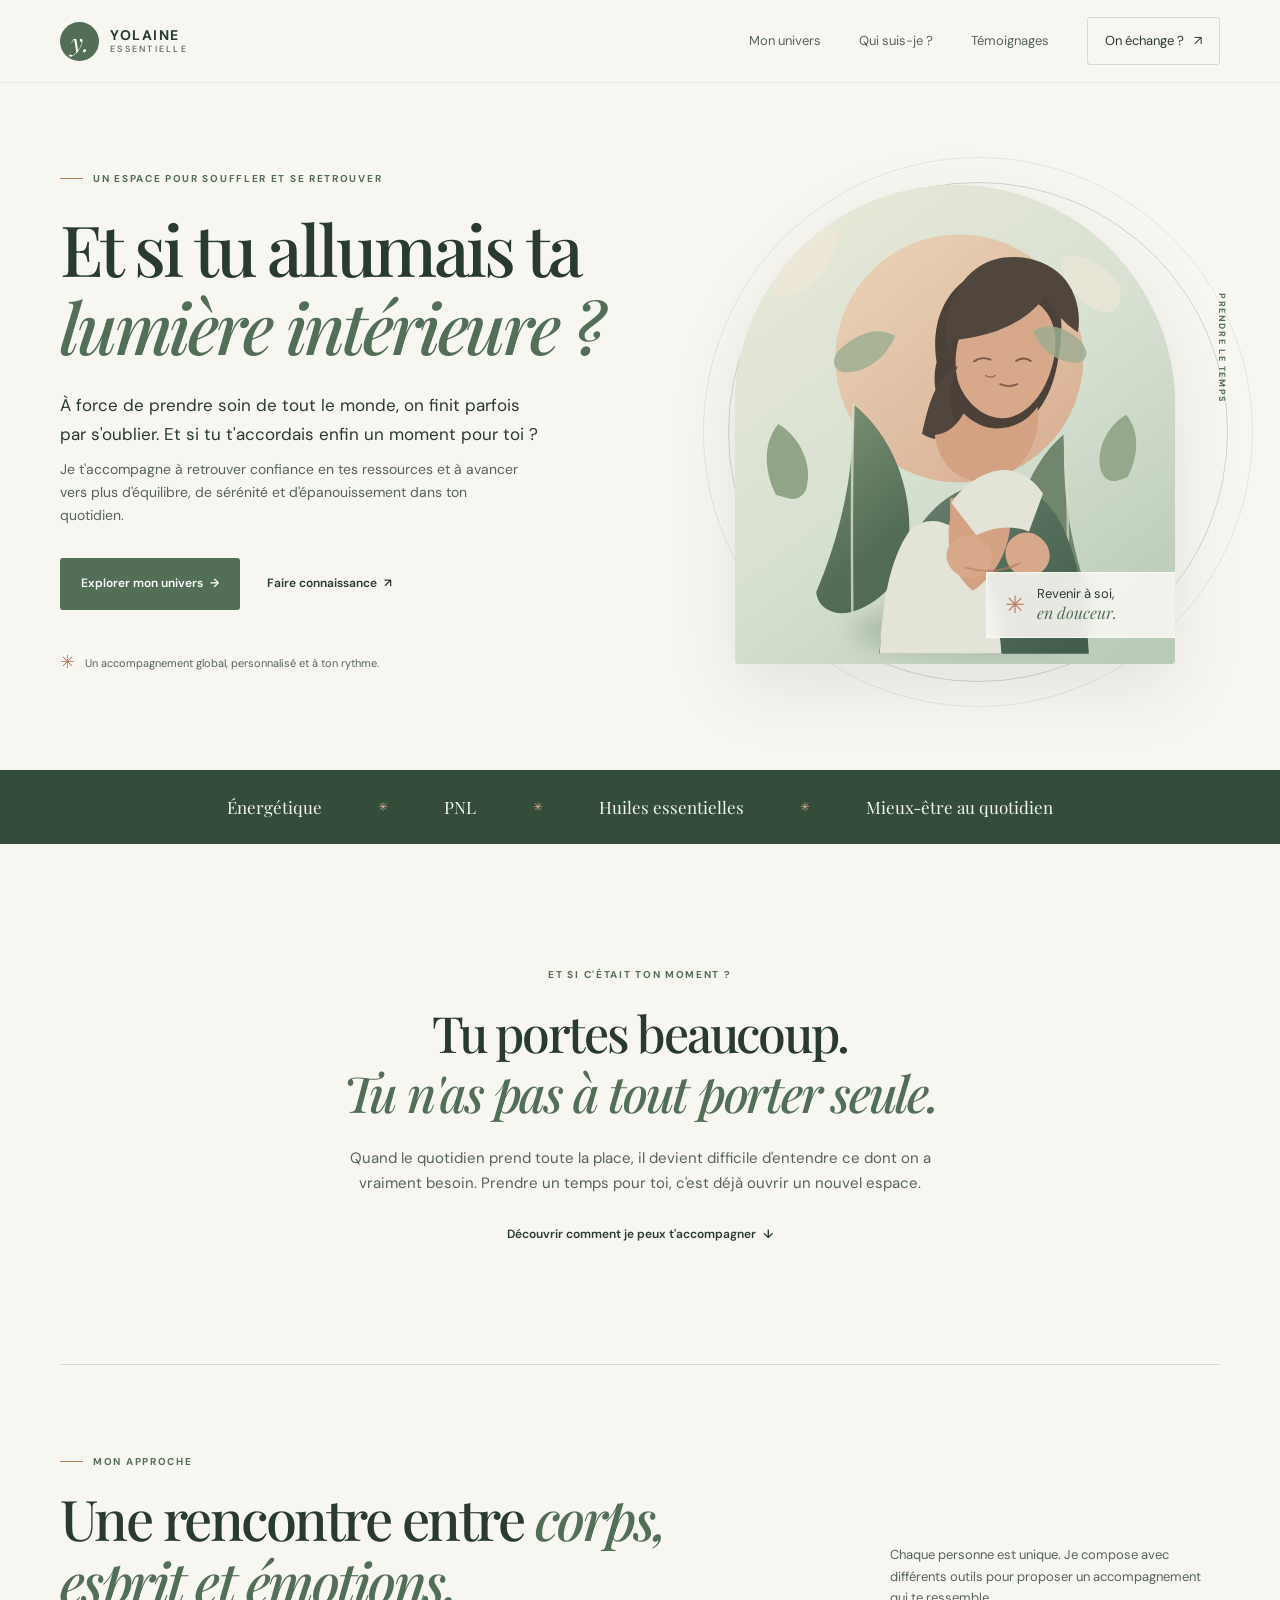
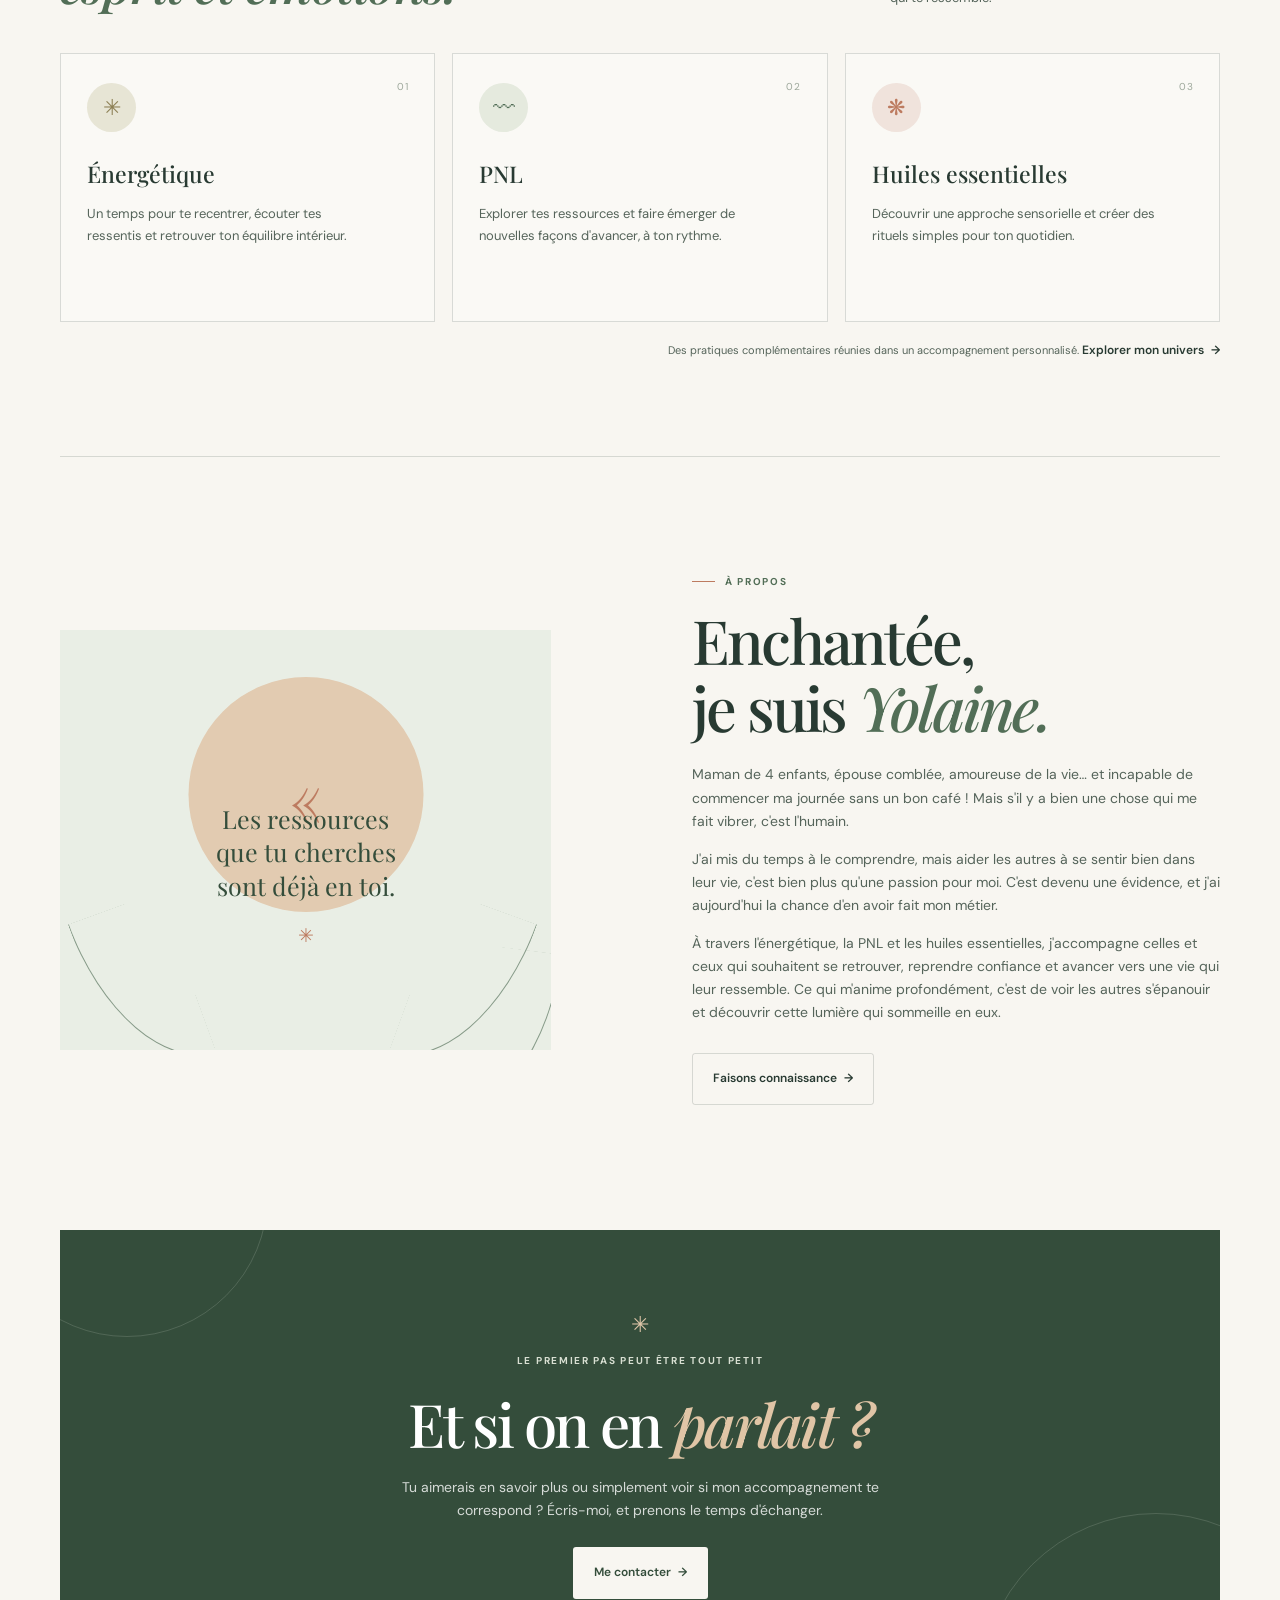
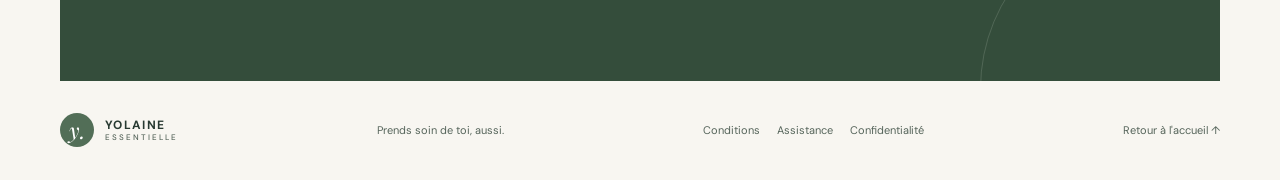
==== commit ac3d8f5b: "ajout condition" ====
--- a/index.html
+++ b/index.html
@@ -199,6 +199,11 @@
         <span class="brand-name">yolaine <span>essentielle</span></span>
       </a>
       <p>Prends soin de toi, aussi.</p>
+      <nav class="footer-links" aria-label="Informations légales">
+        <a href="conditions.html">Conditions</a>
+        <a href="assistance.html">Assistance</a>
+        <a href="confidentialite.html">Confidentialité</a>
+      </nav>
       <a class="back-top" href="index.html#accueil">Retour à l'accueil ↑</a>
     </footer>
   </body>
--- a/assets/styles.css
+++ b/assets/styles.css
@@ -753,13 +753,69 @@
 }
 
 .site-footer > p,
-.back-top {
+.back-top,
+.footer-links a {
   color: var(--ink-soft);
   font-size: 11px;
+}
+
+.footer-links {
+  display: flex;
+  flex-wrap: wrap;
+  gap: 8px 17px;
+}
+
+.footer-links a {
+  transition: color 180ms ease;
+}
+
+.footer-links a:hover {
+  color: var(--green);
 }
 
 .back-top {
   transition: color 180ms ease;
+}
+
+.legal-content {
+  padding-bottom: 72px;
+}
+
+.legal-content .block {
+  padding-block: 36px;
+}
+
+.legal-content .block h2 {
+  font-size: clamp(27px, 3.2vw, 38px);
+}
+
+.legal-content .block h3 {
+  max-width: 700px;
+  margin: 24px 0 9px;
+  font-size: 16px;
+}
+
+.legal-content .block ul {
+  max-width: 700px;
+  padding-left: 22px;
+  color: var(--ink-soft);
+  font-size: 14px;
+}
+
+.legal-content .block a {
+  color: var(--green);
+  text-decoration: underline;
+  text-underline-offset: 3px;
+}
+
+.legal-notice {
+  max-width: 700px;
+  margin-top: 22px;
+  padding: 16px 19px;
+  border-left: 3px solid var(--clay);
+  background: var(--paper-deep);
+  color: var(--ink-soft);
+  font-size: 13px;
 }
 
 @media (max-width: 900px) {
@@ -1074,6 +1130,11 @@
     padding-block: 17px;
   }
 
+  .footer-links {
+    flex: 1 1 100%;
+    order: 3;
+  }
+
   .site-footer > p {
     display: none;
   }
